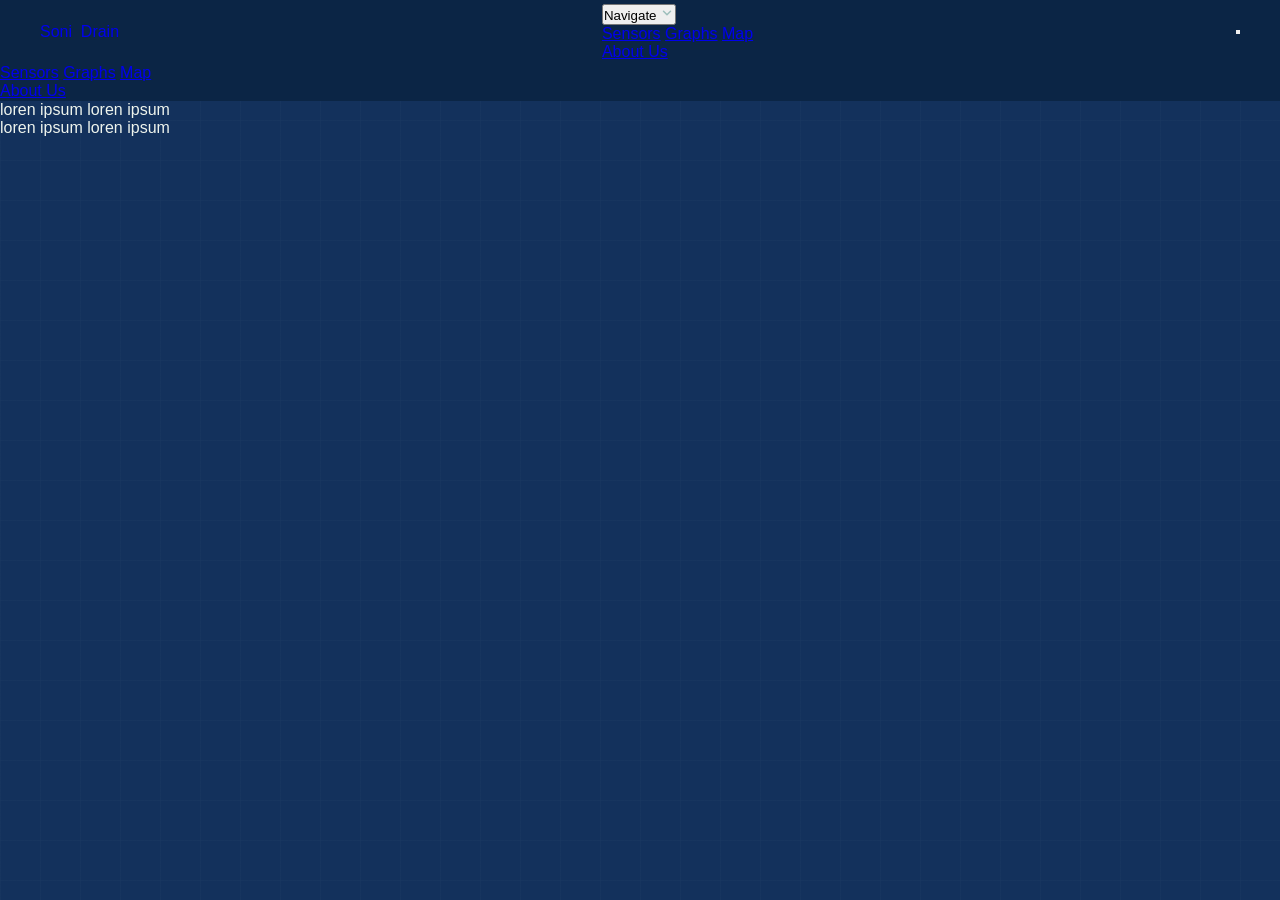
==== Aboutus.html @ 1c3a0d1d "Add files via upload" ====
<!DOCTYPE html>
<html lang="en">
<head>
  <meta charset="UTF-8" />
  <meta name="viewport" content="width=device-width, initial-scale=1.0"/>
  <title>SoniDrain</title>
  <link href="https://fonts.googleapis.com/css2?family=Playfair+Display:wght@600&family=DM+Sans:wght@300;400;500&display=swap" rel="stylesheet"/>
  <link rel="stylesheet" href="sonidrain.css"/>
</head>
<body>

<nav> <!--start of nav bar-->
  <div class="nav-inner">
    <!-- title -->
    <a class="nav-title" href="#">Soni<span>Drain</span></a>

    <!-- dropdown nav -->
    <div class="dropdown">
      <button class="dropdown-toggle" aria-haspopup="true" aria-expanded="false">
        Navigate
        <!--chevron icon-->
        <svg class="chevron" width="14" height="14" viewBox="0 0 24 24" fill="none"
             stroke="currentColor" stroke-width="2.5" stroke-linecap="round" stroke-linejoin="round">
          <polyline points="6 9 12 15 18 9"/>
        </svg>
      </button>
      <!--content of nav button-->
      <div class="dropdown-menu" role="menu">
        <a href="Sensors.html" role="menuitem">Sensors</a>
        <a href="Testingchart.html" role="menuitem">Graphs</a>
        <a href="#" role="menuitem">Map</a>
        <div class="dropdown-divider"></div>
        <a href="Aboutus.html" role="menuitem">About Us</a>
      </div>
    </div>

    <!--hamburger icon for mobile-->
    <button class="hamburger" id="hamburger" aria-label="Toggle menu" aria-expanded="false">
      <span></span>
      <span></span>
      <span></span>
    </button>
  </div>

  <!--mobile drawer-->
  <div class="mobile-menu" id="mobileMenu" aria-hidden="true">
    <a href="Sensors.html">Sensors</a>
    <a href="Testingchart.html">Graphs</a>
    <a href="#">Map</a>
    <div class="mobile-divider"></div>
    <a href="Aboutus.html">About Us</a>
  </div>
</nav>
 
<div class ="text-container">
  <p>loren ipsum loren ipsum</p></linebreak>
  <p>loren ipsum loren ipsum</p>
</div>

<!--javascript for responsiveness-->
<script>
  const btn    = document.getElementById('hamburger');
  const drawer = document.getElementById('mobileMenu');

  btn.addEventListener('click', () => {
    const isOpen = drawer.classList.toggle('open');
    btn.classList.toggle('open', isOpen);
    btn.setAttribute('aria-expanded', isOpen);
    drawer.setAttribute('aria-hidden', !isOpen);
  });

  drawer.querySelectorAll('a').forEach(link => {
    link.addEventListener('click', () => {
      drawer.classList.remove('open');
      btn.classList.remove('open');
      btn.setAttribute('aria-expanded', false);
      drawer.setAttribute('aria-hidden', true);
    });
  });
</script>

</body>
</html>
---- sonidrain.css ----
*, *::before, *::after { box-sizing: border-box; margin: 0; padding: 0; }

:root {
  --bg: #13315c;
  --surface: #134074;
  --border: #0b2545;
  --accent: #f4e9cd;
  --text: #eef4ed;
  --muted: #9dbebb;
}

 body {
    background: var(--bg);
    color: var(--text);
    font-family: 'DM Sans', sans-serif;
    min-height: 100vh;
    overflow-x: hidden;
  }

  /* Animated background grid */
  body::before {
    content: '';
    position: fixed;
    inset: 0;
    background-image: 
      linear-gradient(rgba(157,190,187,0.03) 1px, transparent 1px),
      linear-gradient(90deg, rgba(157,190,187,0.03) 1px, transparent 1px);
    background-size: 40px 40px;
    pointer-events: none;
    z-index: 0;
  }

/* ── NAV SHELL ── */
nav {
  position: sticky;
  top: 0;
  z-index: 100;
  background: var(--border);
  backdrop-filter: blur(12px);
  border-bottom: 1px solid var(--border);
}

.nav-inner {
  display: flex;
  align-items: center;
  justify-content: space-between;
  padding: 0 2.5rem;
  height: 64px;
}

/* ── TITLE ── */
.nav-title {
  text-decoration: none;
  display: flex;
  align-items: center;
  gap: 0.55rem;
}

.nav-logo {
  height: 40px;
  width: auto;
  display: block;
  filter: drop-shadow(0 0 6px rgba(79, 168, 197, 0.7)) drop-shadow(0 0 14px rgba(79, 168, 197, 0.4));
}

.nav-title-text {
  font-family: 'Barlow Condensed', 'DM Sans', sans-serif;
  font-size: 2.0rem;
  font-weight: 700;
  letter-spacing: 0.12em;
  text-transform: uppercase;
  background: linear-gradient(to right, #4fa8c5, #1a5f82);
  -webkit-background-clip: text;
  -webkit-text-fill-color: transparent;
  background-clip: text;
  filter: drop-shadow(0 0 6px rgba(79, 168, 197, 0.7)) drop-shadow(0 0 14px rgba(79, 168, 197, 0.4));
}

.nav-links { list-style: none; display: flex; align-items: center; gap: 0.15rem; margin: 0; padding: 0; }

/* Nav shell */
nav#mainNav {
  position: sticky;
  top: 0;
  z-index: 200;
  background: rgba(11, 37, 69, 0.92);
  backdrop-filter: blur(20px) saturate(180%);
  -webkit-backdrop-filter: blur(20px) saturate(180%);
  border-bottom: 1px solid rgba(79, 168, 197, 0.2);
  box-shadow: 0 4px 32px rgba(0, 0, 0, 0.4), 0 1px 0 rgba(79, 168, 197, 0.15) inset;
}

/* Inner layout */
nav#mainNav .nav-inner {
  display: flex;
  align-items: center;
  justify-content: space-between;
  padding: 0 2.5rem;
  height: 68px;
  max-width: 1400px;
  margin: 0 auto;
}

/* Brand / logo */
nav#mainNav .nav-title {
  text-decoration: none;
  display: flex;
  align-items: center;
  gap: 0.65rem;
  flex-shrink: 0;
}

nav#mainNav .nav-logo {
  height: 38px;
  width: auto;
  filter: drop-shadow(0 0 8px rgba(79, 168, 197, 0.8)) drop-shadow(0 0 20px rgba(79, 168, 197, 0.35));
  transition: filter 0.3s ease;
}

nav#mainNav .nav-title:hover .nav-logo {
  filter: drop-shadow(0 0 12px rgba(79, 168, 197, 1)) drop-shadow(0 0 28px rgba(79, 168, 197, 0.6));
}

nav#mainNav .nav-brand {
  font-family: 'Barlow Condensed', 'DM Sans', sans-serif;
  font-size: 1.75rem;
  font-weight: 700;
  letter-spacing: 0.16em;
  text-transform: uppercase;
  background: linear-gradient(to right, #4fa8c5, #1a5f82);
  -webkit-background-clip: text;
  -webkit-text-fill-color: transparent;
  background-clip: text;
  line-height: 1;
}

/* Nav links */
nav#mainNav .nav-link {
  position: relative;
  display: flex;
  align-items: center;
  gap: 0.4rem;
  color: rgba(200, 220, 235, 0.7);
  text-decoration: none;
  font-family: 'DM Sans', sans-serif;
  font-size: 0.82rem;
  font-weight: 500;
  letter-spacing: 0.08em;
  text-transform: uppercase;
  padding: 0.55rem 1.1rem;
  border-radius: 6px;
  border: 1px solid transparent;
  transition: color 0.2s, background 0.2s, border-color 0.2s;
}

nav#mainNav .nav-link-icon {
  font-size: 0.55rem;
  opacity: 0.5;
  transition: opacity 0.2s, color 0.2s;
}

nav#mainNav .nav-link:hover,
nav#mainNav .nav-link.active {
  color: #eef4ed;
  background: rgba(79, 168, 197, 0.12);
  border-color: rgba(79, 168, 197, 0.25);
}

nav#mainNav .nav-link:hover .nav-link-icon,
nav#mainNav .nav-link.active .nav-link-icon {
  color: #4fa8c5;
  opacity: 1;
}

/* Animated underline */
nav#mainNav .nav-link::after {
  content: '';
  position: absolute;
  bottom: 5px;
  left: 50%;
  width: 0;
  height: 1.5px;
  background: linear-gradient(90deg, transparent, #4fa8c5, transparent);
  transform: translateX(-50%);
  transition: width 0.3s ease;
  border-radius: 2px;
}

nav#mainNav .nav-link:hover::after,
nav#mainNav .nav-link.active::after {
  width: 55%;
}

/* Live status badge */
nav#mainNav .nav-status {
  display: flex;
  align-items: center;
  gap: 0.5rem;
  margin-left: 1.2rem;
  padding: 0.35rem 0.8rem;
  border-radius: 20px;
  background: rgba(40, 167, 69, 0.1);
  border: 1px solid rgba(40, 167, 69, 0.3);
  flex-shrink: 0;
}

nav#mainNav .status-dot {
  width: 7px;
  height: 7px;
  border-radius: 50%;
  background: #28a745;
  box-shadow: 0 0 6px rgba(40, 167, 69, 0.8);
  animation: pulse-dot 2s ease-in-out infinite;
}

@keyframes pulse-dot {
  0%, 100% { box-shadow: 0 0 4px rgba(40, 167, 69, 0.6); transform: scale(1); }
  50%       { box-shadow: 0 0 10px rgba(40, 167, 69, 1);  transform: scale(1.2); }
}

nav#mainNav .status-text {
  font-family: 'DM Sans', sans-serif;
  font-size: 0.72rem;
  font-weight: 600;
  letter-spacing: 0.06em;
  text-transform: uppercase;
  color: #28a745;
}

/* Hamburger */
nav#mainNav .hamburger {
  display: none;
  flex-direction: column;
  justify-content: center;
  gap: 5px;
  width: 40px;
  height: 40px;
  background: rgba(79, 168, 197, 0.08);
  border: 1px solid rgba(79, 168, 197, 0.25);
  border-radius: 8px;
  cursor: pointer;
  padding: 10px;
  transition: background 0.2s, border-color 0.2s;
}

nav#mainNav .hamburger:hover {
  background: rgba(79, 168, 197, 0.18);
  border-color: rgba(79, 168, 197, 0.5);
}

nav#mainNav .hamburger span {
  display: block;
  height: 1.5px;
  background: #9dbebb;
  border-radius: 2px;
  transition: transform 0.3s ease, opacity 0.3s ease, background 0.2s;
  transform-origin: center;
}

nav#mainNav .hamburger:hover span { background: #4fa8c5; }
nav#mainNav .hamburger.open span:nth-child(1) { transform: translateY(6.5px) rotate(45deg); }
nav#mainNav .hamburger.open span:nth-child(2) { opacity: 0; transform: scaleX(0); }
nav#mainNav .hamburger.open span:nth-child(3) { transform: translateY(-6.5px) rotate(-45deg); }

/* Mobile drawer */
nav#mainNav .mobile-menu {
  display: none;
  flex-direction: column;
  overflow: hidden;
  max-height: 0;
  transition: max-height 0.4s ease, padding 0.4s ease;
  border-top: 1px solid transparent;
  background: rgba(11, 37, 69, 0.97);
  padding: 0 1.5rem;
}

nav#mainNav .mobile-menu.open {
  max-height: 480px;
  border-top-color: rgba(79, 168, 197, 0.2);
  padding: 0.75rem 1.5rem 1rem;
}

nav#mainNav .mobile-link {
  display: flex;
  align-items: center;
  padding: 0.85rem 0.5rem;
  color: rgba(200, 220, 235, 0.75);
  text-decoration: none;
  font-family: 'DM Sans', sans-serif;
  font-size: 0.9rem;
  font-weight: 500;
  letter-spacing: 0.06em;
  text-transform: uppercase;
  border-bottom: 1px solid rgba(79, 168, 197, 0.1);
  transition: color 0.2s, padding-left 0.2s;
}

nav#mainNav .mobile-link:last-child { border-bottom: none; }

nav#mainNav .mobile-link:hover,
nav#mainNav .mobile-link.active {
  color: #4fa8c5;
  padding-left: 1rem;
}

nav#mainNav .mobile-divider {
  height: 1px;
  background: rgba(79, 168, 197, 0.15);
  margin: 0.25rem 0;
}

nav#mainNav .mobile-link-about { color: rgba(244, 233, 205, 0.7); }
nav#mainNav .mobile-link-about:hover { color: #f4e9cd; }

/* Responsive */
@media (max-width: 720px) {
  nav#mainNav .nav-inner { padding: 0 1.25rem; }
  nav#mainNav .nav-links  { display: none; }
  nav#mainNav .nav-status { display: none; }
  nav#mainNav .hamburger  { display: flex; }
  nav#mainNav .mobile-menu { display: flex; }
}

/*homers code*/
.ctrl-dropdown {
  position: relative;
}

.ctrl-toggle {
  display: flex;
  align-items: center;
  gap: 0.45rem;
  white-space: nowrap;
}

.ctrl-label {
  color: var(--muted);
  font-size: 0.75rem;
  letter-spacing: 0.06em;
  text-transform: uppercase;
  border-right: 1px solid var(--border);
  padding-right: 0.55rem;
  margin-right: 0.1rem;
}

.ctrl-value {
  color: var(--text);
  font-size: 0.875rem;
}

/* ── CTRL DROPDOWN MENU PANEL (base — hidden by default) ── */
.ctrl-menu {
  position: absolute;
  top: calc(100% + 6px);
  left: 0;
  min-width: 160px;
  background: var(--surface);
  border: 1px solid rgba(79, 168, 197, 0.35);
  border-radius: 6px;
  box-shadow: 0 6px 20px rgba(0, 0, 0, 0.5);
  z-index: 300;
  opacity: 0;
  visibility: hidden;
  transform: translateY(-6px);
  transition: opacity 0.15s ease, transform 0.15s ease, visibility 0.15s;
  padding: 4px 0;
}

.ctrl-menu a {
  display: block;
  padding: 1rem 1rem;
  color: var(--text);
  text-decoration: none;
  font-family: 'Barlow Condensed', sans-serif;
  font-size: 0.875rem;
  white-space: nowrap;
  transition: background 0.15s, color 0.15s;
}

.ctrl-menu a:hover {
  background: rgba(79, 168, 197, 0.15);
  color: #4fa8c5;
}

/* add a thin divider between items */
.ctrl-menu a + a {
  border-top: 1px solid var(--border);
}

/* when pointer is over an item, make its divider a pastel blue too */
.ctrl-menu a:hover,
.ctrl-menu a:hover + a {
  border-top-color: rgba(79, 168, 197, 0.3);
}
/* open state — JS toggles this class */
.ctrl-menu.ctrl-open {
  opacity: 1;
  visibility: visible;
  transform: translateY(0);
}

/* ── CTRL TOGGLE BUTTON BASE STYLES ── */
.ctrl-toggle {
  background: var(--bg);
  border: 1px solid var(--border);
  border-radius: 6px;
  padding: 0.5rem 0.5rem;
  cursor: pointer;
  color: var(--text);
  transition: border-color 0.2s;
}

.ctrl-toggle:hover {
  border-color: rgba(79, 168, 197, 0.6);
}

.chevron {
  transition: transform 0.2s ease;
  color: var(--muted);
  flex-shrink: 0;
}

.ctrl-toggle-wrap {
  display: flex;
  align-items: center;
  gap: 0.5rem;
  border: 1px solid var(--border);
  border-radius: 6px;
  padding: 0.5rem 0.9rem;
  background: var(--bg);
  cursor: pointer;
}

.ctrl-toggle-wrap .ctrl-label {
  border-right: none;
  padding-right: 0;
  margin-right: 0;
}

.ctrl-number {
  width: 60px;
  background: transparent;
  border: none;
  color: var(--text);
  font-family: 'Barlow Condensed', sans-serif;
  font-size: 0.875rem;
  outline: none;
  padding: 0;
}

.ctrl-fetch-btn {
  margin-left: 0;
}

.ctrl-dropdown .dropdown-menu {
  z-index: 200;
}
.container {
  background-color: var(--surface);
  padding: 20px;
  border-radius: 8px;
  box-shadow: 0 2px 4px rgba(0,0,0,0.3);
  margin: 24px auto;
  max-width: 960px;
  /* allow children (like charts) to overflow vertically */
  overflow: visible;
  display: flex;
  flex-direction: column;
}

/* ensure chart container and wrapper grow to fit their canvas */
#chartContainer {
  overflow: visible;
  /* maintain sensible baseline height even before chart drawn */
  min-height: clamp(300px, 50vw, 600px);
}

.chart-wrapper {
  /* make sure canvas has room; height already controlled by clamp above */
  width: 100%;
}

.container h1 {
  color: var(--accent);
  margin-bottom: 16px;
  font-family: 'Barlow Condensed', sans-serif;
}

.controls {
  margin-bottom: 20px;
  display: flex;
  flex-wrap: wrap;
  align-items: center;
  gap: 10px;
  padding: 5px 0 0 5px;

}

.controls label {
  color: var(--text);
  font-size: 0.875rem;
}

.controls select,
.controls input[type="number"] {
  padding: 8px 10px;
  border: 1px solid var(--border);
  border-radius: 4px;
  background: var(--bg);
  color: var(--text);
  font-family: 'Barlow Condensed', sans-serif;
  font-size: 0.875rem;
  cursor: pointer;
}

.controls input[type="checkbox"] {
  accent-color: var(--accent);
  width: 16px;
  height: 16px;
  cursor: pointer;
}

.controls button {
  padding: 8px 18px;
  background: var(--bg);
  color: var(--accent);
  border: 1px solid var(--bg);
  border-radius: 4px;
  font-family: 'DM Sans', sans-serif;
  font-size: 0.875rem;
  cursor: pointer;
  transition: background 0.2s, color 0.2s;
}

.controls button:hover {
  background: var(--accent);
  color: var(--bg);
}

#chartContainer {
  position: relative;
  width: 100%;
  height: auto;
  /* ensure parent expands: reserve plenty of vertical space for the chart */
  min-height: clamp(300px, 50vw, 600px);
}

#chartContainer h3 {
  color: var(--muted);
  font-size: 0.8rem;
  margin-bottom: 6px;
}

#output {
  color: var(--muted);
  font-size: 0.75rem;
  max-height: 120px;
  overflow-y: auto;
  background: var(--border);
  padding: 8px;
  border-radius: 4px;
  margin-bottom: 12px;
  white-space: pre-wrap;
  word-break: break-all;
}

.chart-wrapper {
  position: relative;
  width: 100%;
  height: clamp(250px, 45vw, 480px);
}

.chart-wrapper canvas {
  width: 100% !important;
  height: 100% !important;
}

@media (max-width: 600px) {
  .container {
    margin: 5px;
    padding: 14px;
  }

  .chart-wrapper {
    height: clamp(220px, 60vw, 320px);
  }

  .controls {
    flex-direction: column;
    align-items: flex-start;
  }
}

 /*doms page*/
    * { margin: 0; padding: 0; box-sizing: border-box; }

    body {
      background: #13315c;
      color: #eef4ed;
      font-family: 'Barlow Condensed', sans-serif;
    }

    h2 {
      padding: 16px 20px;
      background: #0b2545;
      color: #eef4ed;
      font-size: 1.1rem;
      letter-spacing: 0.08em;
      text-transform: uppercase;
      border-bottom: 1px solid rgba(79, 168, 197, 0.3);
      transition: background 0.15s;
    }

    #map {
      height: 100%;
      width: 100%;
    }

    /* Dark tile overlay to tint OSM tiles toward the brand palette */
    .leaflet-tile-pane {
      filter: hue-rotate(190deg) saturate(0.6) brightness(0.6);
    }

    /* Popup styling */
    .leaflet-popup-content-wrapper {
      background: #134074;
      color: #eef4ed;
      border: 1px solid rgba(79, 168, 197, 0.4);
      border-radius: 6px;
      box-shadow: 0 4px 16px rgba(0,0,0,0.4);
    }
    .leaflet-popup-tip {
      background: #134074;
    }
    .leaflet-popup-content b {
      color: #4fa8c5;
    }
    .leaflet-popup-close-button {
      color: #9dbebb !important;
    }

    /* Layout */
    .container {
      display: flex;
      height: calc(100vh - 68px);
    }
    /* chart layout used for chart page (sidebar + main content) */
    .chart-layout {
      display: flex;
      flex-direction: row;
      height: calc(100vh - 68px);
      width: 100vw;
    }

    /* main content area beside sidebar */
    .chart-layout .main-content {
      flex: 1 1 auto;
      padding: 20px;
      overflow: auto;
    }

    /* make sidebar stack on narrow screens */
    @media (max-width: 900px) {
      .chart-layout {
        flex-direction: column;
        /* remove fixed viewport height so content can scroll naturally */
        height: auto;
        min-height: calc(100vh - 68px - 53px); /* nav + page-header */
      }

      .chart-layout .sidebar {
        width: 100%;
        min-width: 0;
        /* cap sidebar so it doesn't eat the whole screen */
        max-height: 260px;
        padding: 1rem;
        margin: 0 1rem;
        overflow-y: auto;
        border-right: none;
        border-bottom: 1px solid rgba(79,168,197,0.2);
      }

      /* controls wrap into a tighter grid on mobile */
      .chart-layout .controls {
        display: flex;
        flex-wrap: wrap;
        gap: 8px;
        padding: 12px;
      }

      /* each control stretches to fill available row width */
      .chart-layout .ctrl-dropdown,
      .chart-layout .ctrl-toggle-wrap,
      .chart-layout .ctrl-fetch-btn {
        flex: 1 1 calc(50% - 8px);
        min-width: 140px;
      }

      /* Fetch button spans full width for easy tap */
      .chart-layout .ctrl-fetch-btn {
        flex: 1 1 100%;
      }

      /* chart wrapper fills remaining height sensibly */
      .chart-layout .chart-wrapper {
        height: clamp(260px, 55vw, 420px);
      }

      /* give main-content breathing room */
      .chart-layout .main-content {
        padding: 12px;
        overflow: visible;
      }
    }

    /* Extra-small phones */
    @media (max-width: 480px) {
      .chart-layout .sidebar {
        max-height: 220px;
      }

      .chart-layout .ctrl-dropdown,
      .chart-layout .ctrl-toggle-wrap {
        flex: 1 1 100%;
      }

      .chart-layout .chart-wrapper {
        height: clamp(220px, 65vw, 340px);
      }

      .page-header {
        font-size: 1.1rem;
        padding: 10px 14px;
      }
    }

    /* when viewing the chart page, don't constrain the navbar or container width */
    body.chart-page nav#mainNav .nav-inner {
      max-width: none;
      margin: 0;
      padding: 0 1.25rem; /* keep some side padding if preferred */
    }

    /* no container on chart page */

    /* Sidebar (styled like the sensor-panel) */
    .sidebar {
      width: 260px;
      min-width: 260px;
      background: var(--surface);
      border: 1px solid var(--border);
      overflow-y: auto;
      display: flex;
      flex-direction: column;
    }

    .sidebar-title {
      padding: 1rem 1.2rem;
      font-size: 0.75rem;
      font-weight: 600;
      letter-spacing: 0.15em;
      text-transform: uppercase;
      color: var(--muted);
      background: none;
      border-bottom: 1px solid var(--border);
      display: flex;
      align-items: center;
      gap: 0.5rem;
    }

    /* page header for chart view */
    .page-header {
      padding: 16px 20px;
      background: #0b2545;
      color: #eef4ed;
      font-size: 1.1rem;
      letter-spacing: 0.08em;
      text-transform: uppercase;
      border-bottom: 1px solid rgba(79, 168, 197, 0.3);
    }

    .sensor-card {
      padding: 14px 16px;
      border-bottom: 1px solid rgba(79, 168, 197, 0.1);
      cursor: pointer;
      transition: background 0.15s;
    }

    .sensor-card:hover {
      background: rgba(79, 168, 197, 0.08);
    }

    .sensor-card.active {
      background: rgba(79, 168, 197, 0.15);
      border-left: 3px solid #4fa8c5;
    }

    .sensor-card .sensor-name {
      font-size: 0.9rem;
      font-weight: 600;
      color: #eef4ed;
      margin-bottom: 4px;
    }

    .sensor-card .sensor-coords {
      font-size: 0.75rem;
      color: #9dbebb;
      font-family: monospace;
      margin-bottom: 8px;
    }

    .sensor-card .go-btn {
      display: inline-flex;
      align-items: center;
      gap: 5px;
      font-size: 0.7rem;
      color: #4fa8c5;
      text-decoration: none;
      letter-spacing: 0.05em;
      text-transform: uppercase;
      border: 1px solid rgba(79, 168, 197, 0.35);
      padding: 3px 8px;
      border-radius: 3px;
      transition: background 0.15s, color 0.15s;
    }

    .sensor-card .go-btn:hover {
      background: #4fa8c5;
      color: #0b2545;
    }

    /* Attribution */
    .leaflet-control-attribution {
      background: rgba(11, 37, 69, 0.85) !important;
      color: #9dbebb !important;
    }
    .leaflet-control-attribution a {
      color: #4fa8c5 !important;
    }

    /* Zoom controls */
    .leaflet-control-zoom a {
      background: #134074 !important;
      color: #eef4ed !important;
      border-color: rgba(79, 168, 197, 0.3) !important;
    }
    .leaflet-control-zoom a:hover {
      background: #4fa8c5 !important;
      color: #0b2545 !important;
    }

.map-container {
  display: flex;
  height: calc(100vh - 68px);
  overflow: hidden;
}

#map {
  flex: 1;
  height: 100%;
  width: 100%;
}

/* Mobile adjustments: stack sidebar above map and limit heights */
@media (max-width: 720px) {
  .map-container {
    flex-direction: column;
  }
  .sidebar {
    width: 100%;
    min-width: 0;
    max-height: 40vh;
    overflow-y: auto;
    border-right: none;
    border-bottom: 1px solid rgba(79, 168, 197, 0.15);
  }
  #map {
    height: 60vh;
  }
}

/*dreaded sensors page*/
 main {
    position: relative;
    z-index: 1;
    padding: 2rem;
    max-width: 1400px;
    margin: 0 auto;
  }

  /* PAGE TITLE */
  .page-header {
    display: flex;
    align-items: flex-start;
    justify-content: space-between;
    margin-bottom: 2rem;
    animation: fadeSlideIn 0.6s ease forwards;
  }

  @keyframes fadeSlideIn {
    from { opacity: 0; transform: translateY(-12px); }
    to { opacity: 1; transform: translateY(0); }
  }

  .page-title {
    font-family: 'Barlow Condensed', sans-serif;
    font-size: 1rem;
    font-weight: 600;
    letter-spacing: 0.15em;
    color: var(--muted);
    text-transform: uppercase;
    margin-bottom: 4px;
  }

  .network-name {
    font-family: 'Barlow Condensed', sans-serif;
    font-size: 2.2rem;
    font-weight: 700;
    letter-spacing: 0.05em;
    line-height: 1;
  }

  .network-name span { color: var(--muted); }

  .update-info {
    font-size: 0.75rem;
    color: var(--muted);
    margin-top: 6px;
    font-family: 'Share Tech Mono', monospace;
  }

  .uptime-block {
    text-align: right;
  }

  .uptime-value {
    font-family: 'Barlow Condensed', sans-serif;
    font-size: 3rem;
    font-weight: 700;
    color: var(--muted);
    line-height: 1;
  }

  .uptime-label {
    font-size: 0.7rem;
    color: var(--muted);
    letter-spacing: 0.1em;
    text-transform: uppercase;
    margin-top: 4px;
  }

  /* STAT CARDS ROW */
  .stats-row {
    display: grid;
    grid-template-columns: repeat(5, 1fr);
    gap: 1rem;
    margin-bottom: 2rem;
    animation: fadeSlideIn 0.6s ease 0.1s both;
  }

  .stat-card {
    background: var(--surface);
    border: 1px solid var(--border);
    border-radius: 10px;
    padding: 1rem 1.2rem;
    position: relative;
    overflow: hidden;
    transition: border-color 0.3s, box-shadow 0.3s;
  }

  .stat-card::before {
    content: '';
    position: absolute;
    top: 0; left: 0; right: 0;
    height: 2px;
    background: linear-gradient(90deg, transparent, var(--cyan), transparent);
    opacity: 0.5;
  }

  .stat-card:hover {
    border-color: var(--border-bright);
    box-shadow: var(--glow);
  }

  .stat-label {
    font-size: 0.68rem;
    letter-spacing: 0.12em;
    text-transform: uppercase;
    color: var(--muted);
    margin-bottom: 6px;
    font-family: 'Barlow Condensed', sans-serif;
    font-weight: 600;
  }

  .stat-value {
    font-family: 'Barlow Condensed', sans-serif;
    font-size: 2rem;
    font-weight: 700;
    line-height: 1;
  }

  .stat-value.online { color: #9dbebb; }
  .stat-value.alert { color: var(--accent); }
  .stat-value.offline { color: #ef5350; }
  .stat-value.temp { color: var(--muted); }
  .stat-value.humidity { color: var(--muted); }

  /* MAIN GRID */
  .main-grid {
    display: grid;
    grid-template-columns: 340px 1fr;
    gap: 1.5rem;
    animation: fadeSlideIn 0.6s ease 0.2s both;
  }

  /* SENSOR PANEL */
  .sensor-panel {
    background: var(--surface);
    border: 1px solid var(--border);
    border-radius: 12px;
    overflow: hidden;
    display: flex;
    flex-direction: column;
  }

  .panel-header {
    padding: 1rem 1.2rem;
    border-bottom: 1px solid var(--border);
    font-family: 'Barlow Condensed', sans-serif;
    font-size: 0.75rem;
    font-weight: 600;
    letter-spacing: 0.15em;
    color: var(--muted);
    text-transform: uppercase;
    display: flex;
    align-items: center;
    gap: 8px;
  }

  .panel-header::before {
    content: '//';
    color: var(--muted);
    opacity: 0.7;
  }

  /* SENSOR CARD */
  .sensor-card {
    margin: 1.2rem;
    background: var(--border-col);
    border: 1px solid rgba(157,190,187,0.2);
    border-radius: 10px;
    overflow: hidden;
    position: relative;
  }

  .sensor-card-header {
    padding: 0.9rem 1rem;
    display: flex;
    align-items: center;
    justify-content: space-between;
    border-bottom: 1px solid var(--border);
  }

  .sensor-name {
    font-family: 'Barlow Condensed', sans-serif;
    font-size: 1.1rem;
    font-weight: 700;
    letter-spacing: 0.05em;
    color: var(--muted);
  }

  .node-id {
    font-family: 'Share Tech Mono', monospace;
    font-size: 0.7rem;
    color: var(--muted);
    margin-top: 2px;
  }

  .status-badge {
    font-family: 'Barlow Condensed', sans-serif;
    font-size: 0.7rem;
    font-weight: 700;
    letter-spacing: 0.1em;
    padding: 3px 10px;
    border-radius: 20px;
    text-transform: uppercase;
  }

  .status-badge.online {
    background: rgba(78,223,155,0.15);
    border: 1px solid rgba(78,223,155,0.4);
    color: #9dbebb;
  }

  .sensor-metrics {
    padding: 1rem;
    display: grid;
    grid-template-columns: 1fr 1fr;
    gap: 0.8rem;
  }

  .metric {
    background: rgba(10,22,40,0.6);
    border-radius: 8px;
    padding: 0.8rem;
  }

  .metric-icon {
    font-size: 1rem;
    margin-bottom: 4px;
    opacity: 0.8;
  }

  .metric-label {
    font-size: 0.65rem;
    letter-spacing: 0.1em;
    text-transform: uppercase;
    color: var(--muted);
    font-family: 'Barlow Condensed', sans-serif;
    font-weight: 600;
  }

  .metric-value {
    font-family: 'Barlow Condensed', sans-serif;
    font-size: 1.6rem;
    font-weight: 700;
    line-height: 1.1;
    color: var(--text);
  }

  .metric-bar {
    height: 3px;
    background: rgba(255,255,255,0.1);
    border-radius: 2px;
    margin-top: 8px;
    overflow: hidden;
  }

  .metric-bar-fill {
    height: 100%;
    border-radius: 2px;
    transition: width 1s ease;
  }

  .metric-bar-fill.temp { background: linear-gradient(90deg, var(--cyan), var(--muted)); }
  .metric-bar-fill.humidity { background: linear-gradient(90deg, #9dbebb, #b8d8d8); }
  .metric-bar-fill.pm25 { background: linear-gradient(90deg, var(--muted), #9dbebb); }
  .metric-bar-fill.water { background: linear-gradient(90deg, #1a6fa8, var(--cyan)); }

  .sensor-footer {
    padding: 0.8rem 1rem;
    border-top: 1px solid var(--border);
    display: flex;
    align-items: center;
    justify-content: space-between;
    font-family: 'Share Tech Mono', monospace;
    font-size: 0.7rem;
    color: var(--muted);
  }

  .signal-info {
    display: flex;
    align-items: center;
    gap: 6px;
  }

  /* LOCATION INFO */
  .right-panel {
    display: flex;
    flex-direction: column;
    gap: 1.5rem;
  }

  .right-panel .charts-row {
    flex: 1;
  }

  .right-panel .chart-card {
    height: 100%;
  }

  /* CHARTS ROW */
  .charts-row {
    display: grid;
    grid-template-columns: 1fr 1fr;
    gap: 1.5rem;
  }

  .chart-card {
    background: var(--surface);
    border: 1px solid var(--border);
    border-radius: 12px;
    overflow: hidden;
    padding-bottom: 1rem;
  }

  .chart-title {
    padding: 0.9rem 1.2rem;
    border-bottom: 1px solid var(--border);
    font-family: 'Barlow Condensed', sans-serif;
    font-size: 0.75rem;
    font-weight: 600;
    letter-spacing: 0.15em;
    color: var(--muted);
    text-transform: uppercase;
    display: flex;
    align-items: center;
    gap: 8px;
  }

  .chart-title::before { content: '//'; color: var(--muted); opacity: 0.7; }

  canvas {
    display: block;
    padding: 0.5rem 1rem 0;
    width: 100% !important;
  }

  /* Scrollbar */
  ::-webkit-scrollbar { width: 6px; }
  ::-webkit-scrollbar-track { background: var(--bg); }
  ::-webkit-scrollbar-thumb { background: var(--border-col); border-radius: 3px; }

  /* Animations */
  .sensor-card { animation: cardIn 0.5s ease 0.3s both; }
  @keyframes cardIn {
    from { opacity: 0; transform: translateX(-10px); }
    to { opacity: 1; transform: translateX(0); }
  }

  .timestamp {
    font-family: 'Share Tech Mono', monospace;
    font-size: 0.72rem;
    color: var(--muted);
  }
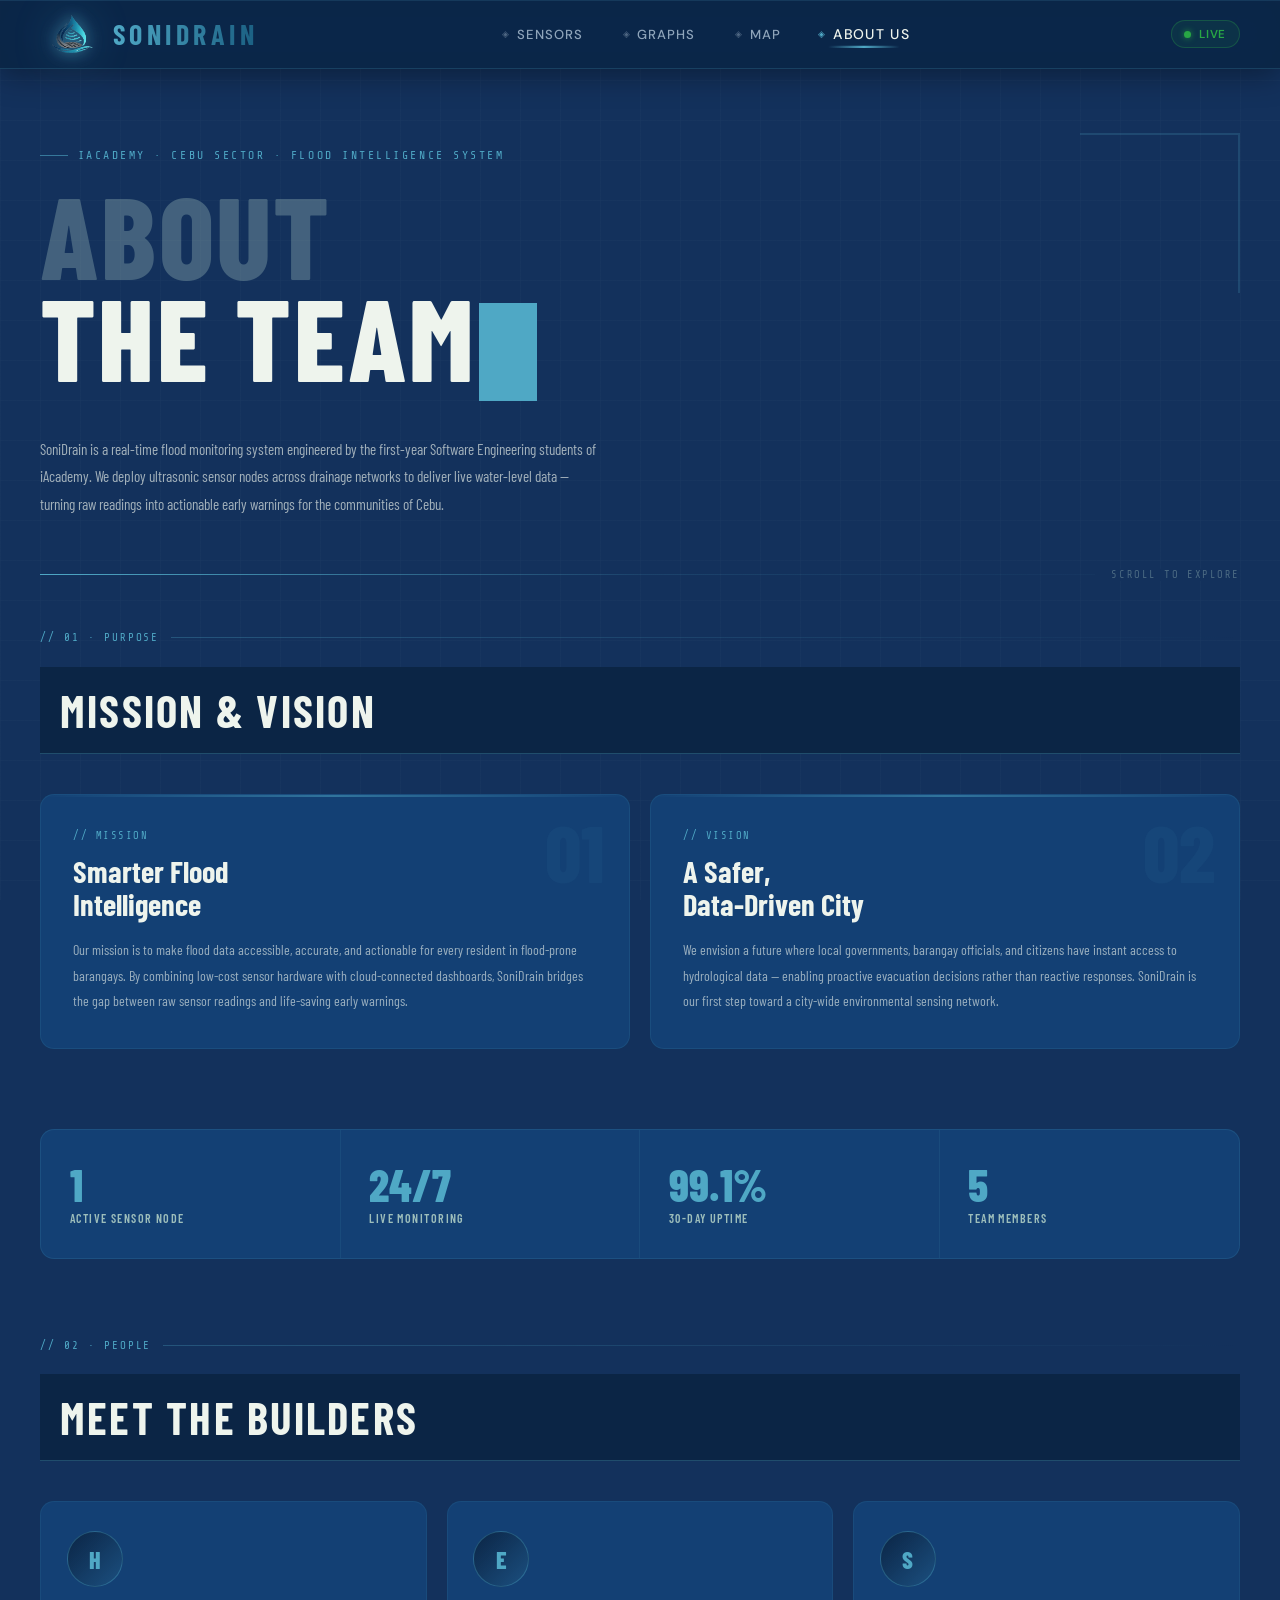
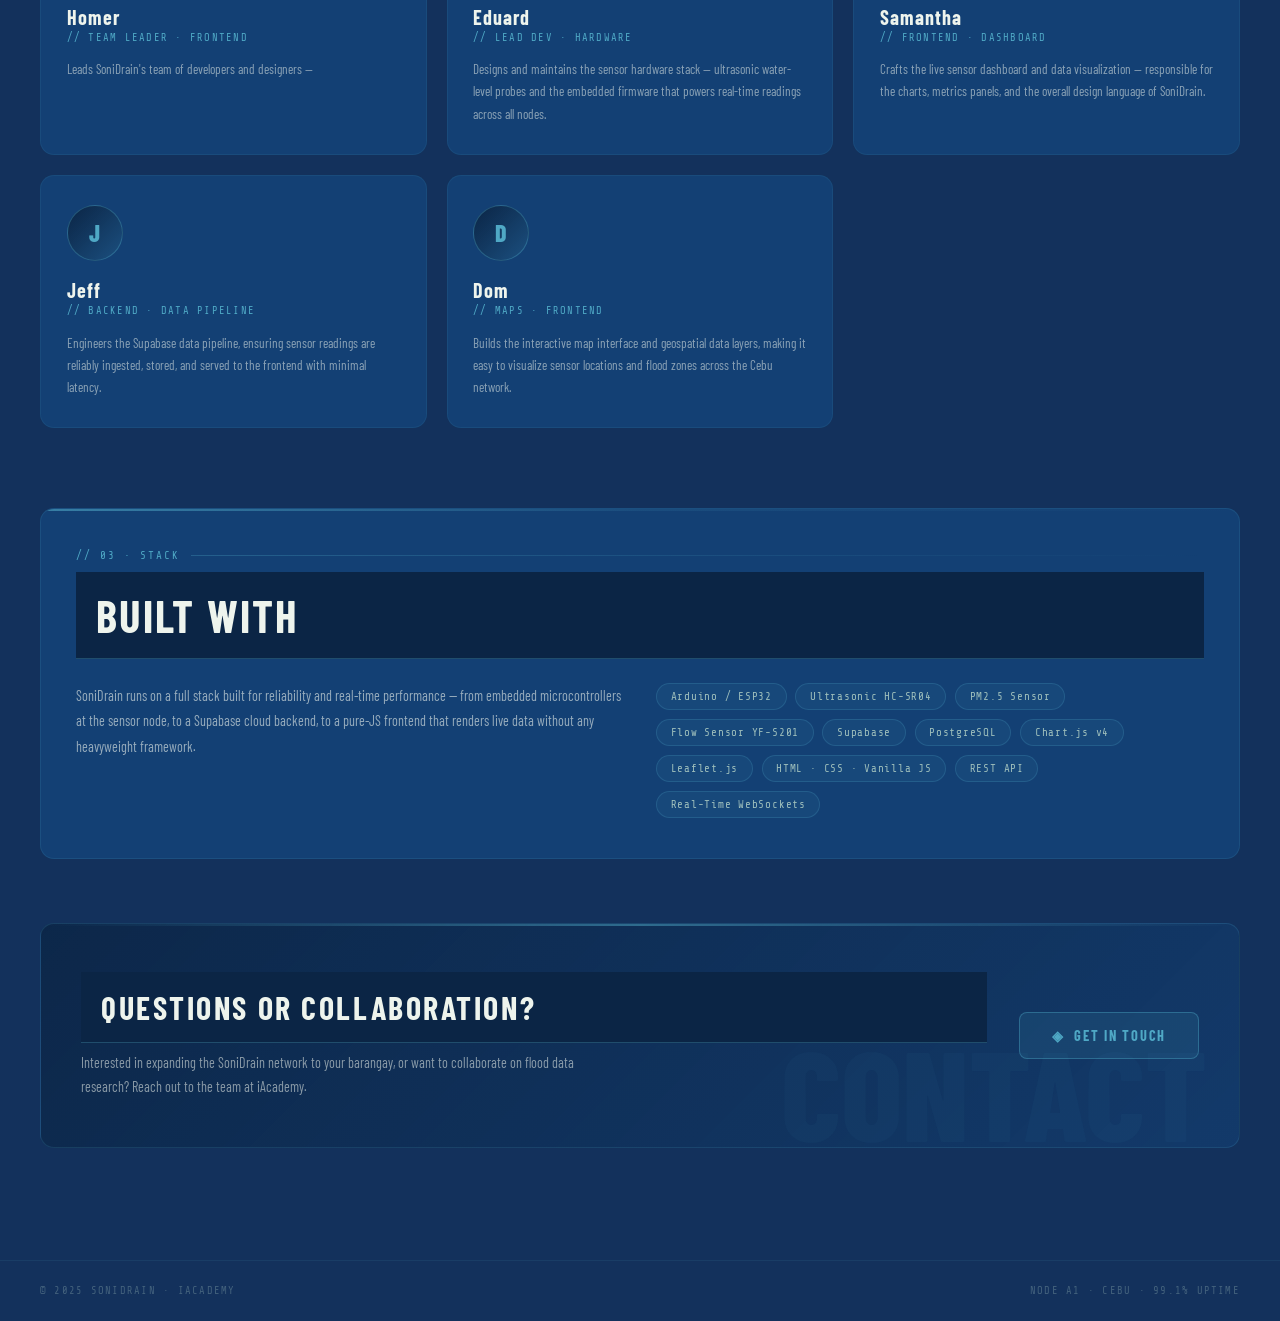
==== commit f4a2f4ce: "Update Aboutus.html" ====
--- a/Aboutus.html
+++ b/Aboutus.html
@@ -1,83 +1,214 @@
 <!DOCTYPE html>
 <html lang="en">
 <head>
-  <meta charset="UTF-8" />
+  <meta charset="UTF-8"/>
   <meta name="viewport" content="width=device-width, initial-scale=1.0"/>
-  <title>SoniDrain</title>
-  <link href="https://fonts.googleapis.com/css2?family=Playfair+Display:wght@600&family=DM+Sans:wght@300;400;500&display=swap" rel="stylesheet"/>
+  <title>SoniDrain · About Us</title>
+  <link href="https://fonts.googleapis.com/css2?family=Barlow+Condensed:wght@400;600;700;800&family=DM+Sans:wght@300;400;500&family=Share+Tech+Mono&display=swap" rel="stylesheet"/>
   <link rel="stylesheet" href="sonidrain.css"/>
 </head>
 <body>
 
-<nav> <!--start of nav bar-->
+<div class="scanline"></div>
+
+<!-- ── NAV ── -->
+<nav id="mainNav">
   <div class="nav-inner">
-    <!-- title -->
-    <a class="nav-title" href="#">Soni<span>Drain</span></a>
-
-    <!-- dropdown nav -->
-    <div class="dropdown">
-      <button class="dropdown-toggle" aria-haspopup="true" aria-expanded="false">
-        Navigate
-        <!--chevron icon-->
-        <svg class="chevron" width="14" height="14" viewBox="0 0 24 24" fill="none"
-             stroke="currentColor" stroke-width="2.5" stroke-linecap="round" stroke-linejoin="round">
-          <polyline points="6 9 12 15 18 9"/>
-        </svg>
-      </button>
-      <!--content of nav button-->
-      <div class="dropdown-menu" role="menu">
-        <a href="Sensors.html" role="menuitem">Sensors</a>
-        <a href="Testingchart.html" role="menuitem">Graphs</a>
-        <a href="#" role="menuitem">Map</a>
-        <div class="dropdown-divider"></div>
-        <a href="Aboutus.html" role="menuitem">About Us</a>
-      </div>
-    </div>
-
-    <!--hamburger icon for mobile-->
+    <a class="nav-title" href="index.html">
+      <img src="[data-uri]" alt="SoniDrain logo" class="nav-logo"/>
+      <span class="nav-brand">SONI<span style="color:var(--muted)">DRAIN</span></span>
+    </a>
+
+    <ul class="nav-links" role="list">
+      <li><a href="Sensors.html"      class="nav-link"><span class="nav-link-icon">◈</span>Sensors</a></li>
+      <li><a href="Testingchart.html" class="nav-link"><span class="nav-link-icon">◈</span>Graphs</a></li>
+      <li><a href="Maps.html"         class="nav-link"><span class="nav-link-icon">◈</span>Map</a></li>
+      <li><a href="AboutUs.html"      class="nav-link active"><span class="nav-link-icon">◈</span>About Us</a></li>
+    </ul>
+
+    <div class="nav-status">
+      <span class="status-dot"></span>
+      <span class="status-text">Live</span>
+    </div>
+
     <button class="hamburger" id="hamburger" aria-label="Toggle menu" aria-expanded="false">
-      <span></span>
-      <span></span>
-      <span></span>
+      <span></span><span></span><span></span>
     </button>
   </div>
 
-  <!--mobile drawer-->
   <div class="mobile-menu" id="mobileMenu" aria-hidden="true">
-    <a href="Sensors.html">Sensors</a>
-    <a href="Testingchart.html">Graphs</a>
-    <a href="#">Map</a>
+    <a href="Sensors.html"      class="mobile-link"><span class="mobile-link-label">Sensors</span></a>
+    <a href="Testingchart.html" class="mobile-link"><span class="mobile-link-label">Graphs</span></a>
+    <a href="Maps.html"         class="mobile-link"><span class="mobile-link-label">Map</span></a>
     <div class="mobile-divider"></div>
-    <a href="Aboutus.html">About Us</a>
+    <a href="AboutUs.html"      class="mobile-link mobile-link-about"><span class="mobile-link-label">About Us</span></a>
   </div>
 </nav>
- 
-<div class ="text-container">
-  <p>loren ipsum loren ipsum</p></linebreak>
-  <p>loren ipsum loren ipsum</p>
-</div>
-
-<!--javascript for responsiveness-->
+
+<!-- ── HERO ── -->
+<section class="about-hero">
+  <p class="about-eyebrow">iAcademy · Cebu Sector · Flood Intelligence System</p>
+  <h1 class="about-headline">
+    <span class="h-dim">About</span>
+    <span class="h-bright">The Team<span class="cursor-blink"></span></span>
+  </h1>
+  <p class="about-intro">
+    SoniDrain is a real-time flood monitoring system engineered by the first-year Software Engineering students of iAcademy. We deploy ultrasonic sensor nodes across drainage networks to deliver live water-level data — turning raw readings into actionable early warnings for the communities of Cebu.
+  </p>
+  <div class="about-divider" data-label="SCROLL TO EXPLORE"></div>
+</section>
+
+<!-- ── MAIN CONTENT ── -->
+<main class="about-main">
+
+  <!-- MISSION & VISION -->
+  <section class="mv-section">
+    <p class="about-label" style="animation-delay:0.05s">// 01 · Purpose</p>
+    <h2 class="about-section-title" style="animation-delay:0.1s">Mission &amp; Vision</h2>
+
+    <div class="mv-grid">
+      <div class="mv-card" style="animation-delay:0.15s">
+        <span class="mv-bg-num">01</span>
+        <p class="mv-tag">// Mission</p>
+        <h3 class="mv-title">Smarter Flood<br/>Intelligence</h3>
+        <p class="mv-body">Our mission is to make flood data accessible, accurate, and actionable for every resident in flood-prone barangays. By combining low-cost sensor hardware with cloud-connected dashboards, SoniDrain bridges the gap between raw sensor readings and life-saving early warnings.</p>
+      </div>
+      <div class="mv-card" style="animation-delay:0.25s">
+        <span class="mv-bg-num">02</span>
+        <p class="mv-tag">// Vision</p>
+        <h3 class="mv-title">A Safer,<br/>Data-Driven City</h3>
+        <p class="mv-body">We envision a future where local governments, barangay officials, and citizens have instant access to hydrological data — enabling proactive evacuation decisions rather than reactive responses. SoniDrain is our first step toward a city-wide environmental sensing network.</p>
+      </div>
+    </div>
+  </section>
+
+  <!-- STATS STRIP -->
+  <div class="about-stats" style="animation-delay:0.3s">
+    <div class="stat-cell">
+      <span class="stat-num">1</span>
+      <span class="stat-lbl">Active Sensor Node</span>
+    </div>
+    <div class="stat-cell">
+      <span class="stat-num">24/7</span>
+      <span class="stat-lbl">Live Monitoring</span>
+    </div>
+    <div class="stat-cell">
+      <span class="stat-num">99.1%</span>
+      <span class="stat-lbl">30-Day Uptime</span>
+    </div>
+    <div class="stat-cell">
+      <span class="stat-num">5</span>
+      <span class="stat-lbl">Team Members</span>
+    </div>
+  </div>
+
+  <!-- TEAM -->
+  <section class="team-section">
+    <p class="about-label" style="animation-delay:0.35s">// 02 · People</p>
+    <h2 class="about-section-title" style="animation-delay:0.4s">Meet the Builders</h2>
+
+    <div class="about-team-grid">
+      <div class="about-team-card" style="animation-delay:0.45s">
+        <div class="team-av">H</div>
+        <div class="team-nm">Homer</div>
+        <div class="team-rl">// Team Leader · Frontend</div>
+        <p class="team-bi">Leads SoniDrain's team of developers and designers — </p>
+      </div>
+
+      <div class="about-team-card" style="animation-delay:0.52s">
+        <div class="team-av">E</div>
+        <div class="team-nm">Eduard</div>
+        <div class="team-rl">// Lead Dev · Hardware</div>
+        <p class="team-bi">Designs and maintains the sensor hardware stack — ultrasonic water-level probes and the embedded firmware that powers real-time readings across all nodes.</p>
+      </div>
+
+      <div class="about-team-card" style="animation-delay:0.59s">
+        <div class="team-av">S</div>
+        <div class="team-nm">Samantha</div>
+        <div class="team-rl">// Frontend · Dashboard</div>
+        <p class="team-bi">Crafts the live sensor dashboard and data visualization — responsible for the charts, metrics panels, and the overall design language of SoniDrain.</p>
+      </div>
+
+      <div class="about-team-card" style="animation-delay:0.66s">
+        <div class="team-av">J</div>
+        <div class="team-nm">Jeff</div>
+        <div class="team-rl">// Backend · Data Pipeline</div>
+        <p class="team-bi">Engineers the Supabase data pipeline, ensuring sensor readings are reliably ingested, stored, and served to the frontend with minimal latency.</p>
+      </div>
+
+      <div class="about-team-card" style="animation-delay:0.73s">
+        <div class="team-av">D</div>
+        <div class="team-nm">Dom</div>
+        <div class="team-rl">// Maps · Frontend</div>
+        <p class="team-bi">Builds the interactive map interface and geospatial data layers, making it easy to visualize sensor locations and flood zones across the Cebu network.</p>
+      </div>
+    </div>
+  </section>
+
+  <!-- TECH STACK -->
+  <div class="about-tech" style="animation-delay:0.8s">
+    <p class="about-label" style="margin-bottom:0.6rem; animation-delay:0s; opacity:1">// 03 · Stack</p>
+    <h2 class="about-section-title" style="margin-bottom:1.5rem; animation-delay:0s; opacity:1">Built With</h2>
+
+    <div class="tech-two-col">
+      <p class="tech-intro">
+        SoniDrain runs on a full stack built for reliability and real-time performance — from embedded microcontrollers at the sensor node, to a Supabase cloud backend, to a pure-JS frontend that renders live data without any heavyweight framework.
+      </p>
+      <div class="tech-pills">
+        <span class="tech-pill">Arduino / ESP32</span>
+        <span class="tech-pill">Ultrasonic HC-SR04</span>
+        <span class="tech-pill">PM2.5 Sensor</span>
+        <span class="tech-pill">Flow Sensor YF-S201</span>
+        <span class="tech-pill">Supabase</span>
+        <span class="tech-pill">PostgreSQL</span>
+        <span class="tech-pill">Chart.js v4</span>
+        <span class="tech-pill">Leaflet.js</span>
+        <span class="tech-pill">HTML · CSS · Vanilla JS</span>
+        <span class="tech-pill">REST API</span>
+        <span class="tech-pill">Real-Time WebSockets</span>
+      </div>
+    </div>
+  </div>
+
+  <!-- CTA -->
+  <div class="about-cta" style="animation-delay:0.9s">
+    <div>
+      <h2 class="cta-title">Questions or Collaboration?</h2>
+      <p class="cta-sub">Interested in expanding the SoniDrain network to your barangay, or want to collaborate on flood data research? Reach out to the team at iAcademy.</p>
+    </div>
+    <a href="mailto:sonidrain2026@gmail.com" class="cta-btn">◈&nbsp; Get In Touch</a>
+  </div>
+
+</main>
+
+<!-- FOOTER -->
+<footer class="about-footer">
+  <span>© 2025 SoniDrain · iAcademy</span>
+  <span>Node A1 · Cebu · 99.1% Uptime</span>
+</footer>
+
+<!-- NAV SCRIPT -->
 <script>
-  const btn    = document.getElementById('hamburger');
-  const drawer = document.getElementById('mobileMenu');
-
-  btn.addEventListener('click', () => {
-    const isOpen = drawer.classList.toggle('open');
-    btn.classList.toggle('open', isOpen);
-    btn.setAttribute('aria-expanded', isOpen);
-    drawer.setAttribute('aria-hidden', !isOpen);
-  });
-
-  drawer.querySelectorAll('a').forEach(link => {
-    link.addEventListener('click', () => {
-      drawer.classList.remove('open');
-      btn.classList.remove('open');
-      btn.setAttribute('aria-expanded', false);
-      drawer.setAttribute('aria-hidden', true);
+  document.addEventListener('DOMContentLoaded', function () {
+    var btn    = document.getElementById('hamburger');
+    var drawer = document.getElementById('mobileMenu');
+    if (!btn || !drawer) return;
+    btn.addEventListener('click', function () {
+      var isOpen = drawer.classList.toggle('open');
+      btn.classList.toggle('open', isOpen);
+      btn.setAttribute('aria-expanded', String(isOpen));
+      drawer.setAttribute('aria-hidden', String(!isOpen));
+    });
+    drawer.querySelectorAll('a').forEach(function (link) {
+      link.addEventListener('click', function () {
+        drawer.classList.remove('open');
+        btn.classList.remove('open');
+        btn.setAttribute('aria-expanded', 'false');
+        drawer.setAttribute('aria-hidden', 'true');
+      });
     });
   });
 </script>
 
 </body>
-</html>+</html>
--- a/sonidrain.css
+++ b/sonidrain.css
@@ -1,4 +1,7 @@
 *, *::before, *::after { box-sizing: border-box; margin: 0; padding: 0; }
+
+/* remove default top margin from headings so sticky nav doesn't create gap */
+h1, h2, h3, h4, h5, h6 { margin-top: 0; }
 
 :root {
   --bg: #13315c;
@@ -15,6 +18,8 @@
     font-family: 'DM Sans', sans-serif;
     min-height: 100vh;
     overflow-x: hidden;
+    /* allow vertical touch scrolling by default */
+    touch-action: pan-y;
   }
 
   /* Animated background grid */
@@ -162,8 +167,8 @@
 nav#mainNav .nav-link:hover,
 nav#mainNav .nav-link.active {
   color: #eef4ed;
-  background: rgba(79, 168, 197, 0.12);
-  border-color: rgba(79, 168, 197, 0.25);
+  transition: color 0.2s, transform 0.2s;
+  transform: scale(1.07);
 }
 
 nav#mainNav .nav-link:hover .nav-link-icon,
@@ -275,6 +280,7 @@
 }
 
 nav#mainNav .mobile-menu.open {
+  display: flex;
   max-height: 480px;
   border-top-color: rgba(79, 168, 197, 0.2);
   padding: 0.75rem 1.5rem 1rem;
@@ -734,14 +740,6 @@
       }
     }
 
-    /* when viewing the chart page, don't constrain the navbar or container width */
-    body.chart-page nav#mainNav .nav-inner {
-      max-width: none;
-      margin: 0;
-      padding: 0 1.25rem; /* keep some side padding if preferred */
-    }
-
-    /* no container on chart page */
 
     /* Sidebar (styled like the sensor-panel) */
     .sidebar {
@@ -849,34 +847,329 @@
       color: #0b2545 !important;
     }
 
+/* ═══════════════════════════════════════════════════════════
+   MAP PAGE — Design System
+   ═══════════════════════════════════════════════════════════ */
+
+/* Page wrapper (below fixed nav) */
+.page-wrapper {
+  position: relative;
+  z-index: 1;
+  display: flex;
+  flex-direction: column;
+  /* allow wrapper to expand with content */
+  min-height: 100vh;
+  /* some space under navbar */
+  padding-top: 8px;
+}
+
+/* Section header strip */
+.section-header {
+  /* reduce vertical padding to tighten space under the navbar */
+  padding: 16px 32px 8px;
+  display: flex;
+  align-items: flex-end;
+  gap: 20px;
+}
+
+.section-header h2 {
+  font-family: 'Barlow Condensed', sans-serif;
+  font-size: clamp(1.8rem, 4vw, 2.8rem);
+  font-weight: 700;
+  letter-spacing: 0.08em;
+  text-transform: uppercase;
+  color: #e8f4f8;
+  line-height: 1;
+}
+
+.section-header h2 span { color: #4fa8c5; }
+
+.section-header .header-rule {
+  flex: 1;
+  height: 1px;
+  background: linear-gradient(90deg, rgba(79,168,197,0.4) 0%, transparent 100%);
+  margin-bottom: 6px;
+}
+
+.section-header .header-tag {
+  font-family: 'Space Mono', monospace;
+  font-size: 0.65rem;
+  color: #4fa8c5;
+  letter-spacing: 0.15em;
+  text-transform: uppercase;
+  border: 1px solid rgba(79,168,197,0.4);
+  padding: 4px 10px;
+  border-radius: 4px;
+  margin-bottom: 2px;
+  white-space: nowrap;
+}
+
+/* Map outer container */
 .map-container {
   display: flex;
-  height: calc(100vh - 68px);
+  /* reset flex to let wrapper control page height */
+  flex: none;
+  margin: 0 24px 24px;
+  border-radius: 12px;
   overflow: hidden;
-}
-
+  border: 1px solid rgba(79,168,197,0.15);
+  box-shadow:
+    0 0 0 1px rgba(79,168,197,0.05),
+    0 24px 60px rgba(0,0,0,0.6),
+    inset 0 0 80px rgba(79,168,197,0.03);
+  min-height: 560px;
+}
+
+/* ── Map Sidebar ── */
+.map-container .sidebar {
+  width: 300px;
+  min-width: 260px;
+  background: #111e2e;
+  display: flex;
+  flex-direction: column;
+  border-right: 1px solid rgba(79,168,197,0.15);
+  position: relative;
+  overflow: hidden;
+  /* reset any chart-layout overrides */
+  height: auto;
+  max-height: none;
+  border-bottom: none;
+}
+
+/* Vertical accent line */
+.map-container .sidebar::before {
+  content: '';
+  position: absolute;
+  top: 0; left: 0; bottom: 0;
+  width: 3px;
+  background: linear-gradient(
+    180deg,
+    transparent 0%,
+    #4fa8c5 30%,
+    #4fa8c5 70%,
+    transparent 100%
+  );
+  opacity: 0.6;
+  z-index: 1;
+}
+
+.map-container .sidebar-title {
+  font-family: 'Space Mono', monospace;
+  font-size: 0.62rem;
+  letter-spacing: 0.20em;
+  text-transform: uppercase;
+  color: #4fa8c5;
+  padding: 20px 20px 14px 24px;
+  border-bottom: 1px solid rgba(79,168,197,0.15);
+  display: flex;
+  align-items: center;
+  gap: 10px;
+  background: none;
+}
+
+.map-container .sidebar-title::before {
+  content: '';
+  display: inline-block;
+  width: 6px; height: 6px;
+  border-radius: 50%;
+  background: #3ecf8e;
+  box-shadow: 0 0 8px #3ecf8e;
+  flex-shrink: 0;
+  animation: pulse-dot 2s ease-in-out infinite;
+}
+
+/* Scroll area */
+.sidebar-scroll {
+  flex: 1;
+  overflow-y: auto;
+  padding: 12px 12px 12px 14px;
+}
+
+.sidebar-scroll::-webkit-scrollbar { width: 4px; }
+.sidebar-scroll::-webkit-scrollbar-track { background: transparent; }
+.sidebar-scroll::-webkit-scrollbar-thumb {
+  background: rgba(79,168,197,0.4);
+  border-radius: 2px;
+}
+
+/* ── Sensor Cards (map page) ── */
+.map-container .sensor-card {
+  background: #162233;
+  border: 1px solid rgba(79,168,197,0.15);
+  border-radius: 8px;
+  padding: 14px 14px 12px;
+  margin-bottom: 8px;
+  cursor: pointer;
+  transition: border-color 0.2s, box-shadow 0.2s, transform 0.15s;
+  position: relative;
+  overflow: hidden;
+  border-left: none; /* reset chart page active style */
+}
+
+.map-container .sensor-card::after {
+  content: '';
+  position: absolute;
+  inset: 0;
+  background: linear-gradient(135deg, rgba(79,168,197,0.12) 0%, transparent 60%);
+  opacity: 0;
+  transition: opacity 0.2s;
+}
+
+.map-container .sensor-card:hover {
+  border-color: rgba(79,168,197,0.4);
+  box-shadow: 0 4px 20px rgba(0,0,0,0.4), 0 0 0 1px rgba(79,168,197,0.4);
+  transform: translateX(2px);
+  background: #162233;
+}
+
+.map-container .sensor-card:hover::after { opacity: 1; }
+
+.map-container .sensor-card.active {
+  border-color: #4fa8c5;
+  box-shadow: 0 0 0 1px #4fa8c5, 0 6px 24px rgba(79,168,197,0.2);
+  background: #162233;
+}
+
+.map-container .sensor-card.active::after { opacity: 1; }
+
+.map-container .sensor-card .sensor-name {
+  font-family: 'Barlow Condensed', sans-serif;
+  font-size: 1rem;
+  font-weight: 700;
+  letter-spacing: 0.06em;
+  color: #e8f4f8;
+  margin-bottom: 4px;
+  position: relative;
+  z-index: 1;
+}
+
+.sensor-place {
+  font-size: 0.72rem;
+  color: #8fb8c8;
+  font-style: italic;
+  margin-bottom: 8px;
+  line-height: 1.4;
+  position: relative;
+  z-index: 1;
+}
+
+.map-container .sensor-card .sensor-coords {
+  font-family: 'Space Mono', monospace;
+  font-size: 0.60rem;
+  color: #4a6b7a;
+  letter-spacing: 0.05em;
+  margin-bottom: 10px;
+  position: relative;
+  z-index: 1;
+}
+
+.map-container .sensor-card .go-btn {
+  display: inline-flex;
+  align-items: center;
+  gap: 6px;
+  font-family: 'Space Mono', monospace;
+  font-size: 0.58rem;
+  letter-spacing: 0.12em;
+  text-transform: uppercase;
+  color: #4fa8c5;
+  border: 1px solid rgba(79,168,197,0.4);
+  padding: 4px 10px;
+  border-radius: 4px;
+  background: rgba(79,168,197,0.12);
+  transition: background 0.2s, box-shadow 0.2s;
+  position: relative;
+  z-index: 1;
+}
+
+.map-container .sensor-card:hover .go-btn,
+.map-container .sensor-card.active .go-btn {
+  background: rgba(79,168,197,0.22);
+  box-shadow: 0 0 12px rgba(79,168,197,0.3);
+}
+
+/* ── Map pane ── */
 #map {
   flex: 1;
+  z-index: 1;
+  position: relative;
   height: 100%;
   width: 100%;
-}
-
-/* Mobile adjustments: stack sidebar above map and limit heights */
-@media (max-width: 720px) {
+  /* allow vertical swipes to pass through so page can scroll on touch devices */
+  touch-action: pan-y;
+}
+
+/* Leaflet dark popup */
+.leaflet-popup-content-wrapper {
+  background: #111e2e !important;
+  border: 1px solid rgba(79,168,197,0.4) !important;
+  border-radius: 8px !important;
+  box-shadow: 0 8px 32px rgba(0,0,0,0.5) !important;
+  color: #e8f4f8 !important;
+  font-family: 'DM Sans', sans-serif !important;
+  font-size: 0.82rem !important;
+}
+
+.leaflet-popup-tip { background: #111e2e !important; }
+
+.leaflet-popup-content b {
+  font-family: 'Barlow Condensed', sans-serif !important;
+  font-size: 1rem !important;
+  letter-spacing: 0.05em !important;
+  color: #4fa8c5 !important;
+}
+
+.leaflet-control-zoom a {
+  background: #111e2e !important;
+  color: #4fa8c5 !important;
+  border-color: rgba(79,168,197,0.4) !important;
+  transition: background 0.2s !important;
+}
+
+.leaflet-control-zoom a:hover {
+  background: #162233 !important;
+  box-shadow: 0 0 10px rgba(79,168,197,0.3) !important;
+}
+
+.leaflet-control-attribution {
+  background: rgba(11,22,36,0.75) !important;
+  color: #4a6b7a !important;
+  font-size: 0.55rem !important;
+  backdrop-filter: blur(4px);
+}
+
+.leaflet-control-attribution a { color: #4fa8c5 !important; }
+
+/* ── Responsive ── */
+@media (max-width: 700px) {
   .map-container {
     flex-direction: column;
-  }
-  .sidebar {
+    margin: 0 12px 16px;
+    min-height: 520px;
+  }
+
+  .map-container .sidebar {
     width: 100%;
-    min-width: 0;
-    max-height: 40vh;
-    overflow-y: auto;
+    min-width: unset;
     border-right: none;
-    border-bottom: 1px solid rgba(79, 168, 197, 0.15);
-  }
-  #map {
-    height: 60vh;
-  }
+    border-bottom: 1px solid rgba(79,168,197,0.15);
+    max-height: 240px;
+  }
+
+  .sidebar-scroll {
+    display: flex;
+    flex-direction: row;
+    gap: 8px;
+    padding: 10px 12px;
+    overflow-x: auto;
+    overflow-y: hidden;
+  }
+
+  .map-container .sensor-card {
+    min-width: 200px;
+    margin-bottom: 0;
+  }
+
+  .section-header { padding: 12px 16px 8px; }
 }
 
 /*dreaded sensors page*/
@@ -1233,3 +1526,1501 @@
     font-size: 0.72rem;
     color: var(--muted);
   }
+/* --- STATS ROW: collapse to 1 column on phones --- */
+@media (max-width: 768px) {
+  .stats-row {
+    grid-template-columns: repeat(3, 1fr);
+    gap: 0.6rem;
+  }
+}
+
+@media (max-width: 480px) {
+  .stats-row {
+    grid-template-columns: repeat(2, 1fr);
+  }
+  .stats-row .stat-card:last-child {
+    grid-column: span 2;
+  }
+}
+
+/* --- PAGE HEADER: stack vertically on mobile --- */
+@media (max-width: 768px) {
+  main {
+    padding: 1rem;
+  }
+
+  .page-header {
+    flex-direction: column;
+    align-items: flex-start;
+    gap: 0.75rem;
+    margin-bottom: 1.25rem;
+  }
+
+  .network-name {
+    font-size: 1.6rem;
+  }
+
+  .uptime-block {
+    text-align: left;
+    display: flex;
+    align-items: baseline;
+    gap: 0.5rem;
+    flex-wrap: wrap;
+  }
+
+  .uptime-value {
+    font-size: 2rem;
+  }
+
+  .uptime-label {
+    font-size: 0.65rem;
+  }
+
+  .timestamp {
+    font-size: 0.65rem;
+    width: 100%;
+  }
+}
+
+/* --- MAIN GRID: single column on tablet/mobile --- */
+@media (max-width: 900px) {
+  .main-grid {
+    grid-template-columns: 1fr;
+    gap: 1rem;
+  }
+
+  /* Chart comes first on mobile (more important) */
+  .right-panel {
+    order: -1;
+  }
+
+  .sensor-panel {
+    order: 1;
+  }
+}
+
+/* --- CHARTS ROW: single column on small screens --- */
+@media (max-width: 600px) {
+  .charts-row {
+    grid-template-columns: 1fr;
+    gap: 1rem;
+  }
+}
+
+/* --- CHART CARD: ensure canvas is visible and responsive --- */
+@media (max-width: 768px) {
+  .chart-card canvas {
+    min-height: 200px;
+    height: auto !important;
+    max-height: 260px;
+  }
+
+  .chart-card {
+    overflow: visible;
+  }
+}
+
+/* --- SENSOR METRICS: 2-col grid that wraps cleanly --- */
+@media (max-width: 480px) {
+  .sensor-metrics {
+    grid-template-columns: 1fr 1fr;
+    gap: 0.6rem;
+    padding: 0.75rem;
+  }
+
+  .metric-value {
+    font-size: 1.3rem;
+  }
+
+  .stat-card {
+    padding: 0.75rem 0.9rem;
+  }
+
+  .stat-value {
+    font-size: 1.6rem;
+  }
+}
+
+/* --- NAV: already has @media 720px in CSS, 
+   this ensures hamburger layout is tight --- */
+@media (max-width: 720px) {
+  nav#mainNav .nav-inner {
+    padding: 0 1rem;
+    height: 58px;
+  }
+
+  nav#mainNav .nav-brand {
+    font-size: 1.4rem;
+  }
+
+  nav#mainNav .nav-logo {
+    height: 30px;
+  }
+}
+
+/* --- MOBILE MENU open state: ensure full display --- */
+@media (max-width: 720px) {
+
+  nav#mainNav .hamburger {
+    display: flex;
+  }
+}
+
+/* --- Chart.js canvas responsive fix --- */
+canvas {
+  max-width: 100%;
+}
+
+#waterChart {
+  width: 100% !important;
+  height: auto !important;
+  max-height: 280px;
+}
+
+/* ══════════════════════════════════════════════════════════════
+   ABOUT US PAGE
+   ══════════════════════════════════════════════════════════════ */
+
+/* ── Scanline overlay ── */
+.scanline {
+  position: fixed;
+  top: 0; left: 0; right: 0;
+  height: 3px;
+  background: linear-gradient(180deg, transparent, rgba(79,168,197,0.06), transparent);
+  animation: about-scanline 8s linear infinite;
+  pointer-events: none;
+  z-index: 1;
+}
+
+@keyframes about-scanline {
+  0%   { transform: translateY(-100%); }
+  100% { transform: translateY(100vh); }
+}
+
+@keyframes about-fadeUp {
+  from { opacity: 0; transform: translateY(20px); }
+  to   { opacity: 1; transform: translateY(0); }
+}
+
+@keyframes about-blink {
+  0%, 100% { opacity: 1; }
+  50%       { opacity: 0; }
+}
+
+@keyframes about-pulseRing {
+  0%   { box-shadow: 0 0 0 0 rgba(79,168,197,0.4); }
+  70%  { box-shadow: 0 0 0 12px rgba(79,168,197,0); }
+  100% { box-shadow: 0 0 0 0 rgba(79,168,197,0); }
+}
+
+/* ── Radial glow behind hero ── */
+body.about-page::after {
+  content: '';
+  position: fixed;
+  top: -200px; left: 50%;
+  transform: translateX(-50%);
+  width: 900px; height: 600px;
+  background: radial-gradient(ellipse at center, rgba(79,168,197,0.07) 0%, transparent 70%);
+  pointer-events: none;
+  z-index: 0;
+}
+
+/* ── HERO ── */
+.about-hero {
+  position: relative;
+  z-index: 2;
+  max-width: 1280px;
+  margin: 0 auto;
+  padding: 5rem 2.5rem 3.5rem;
+}
+
+.about-hero::after {
+  content: '';
+  position: absolute;
+  top: 4rem; right: 2.5rem;
+  width: 160px; height: 160px;
+  border-top: 2px solid rgba(79,168,197,0.2);
+  border-right: 2px solid rgba(79,168,197,0.2);
+  pointer-events: none;
+}
+
+.about-eyebrow {
+  font-family: 'Share Tech Mono', monospace;
+  font-size: 0.72rem;
+  letter-spacing: 0.22em;
+  color: #4fa8c5;
+  text-transform: uppercase;
+  margin-bottom: 1.4rem;
+  opacity: 0;
+  animation: about-fadeUp 0.5s ease 0.05s forwards;
+  display: flex;
+  align-items: center;
+  gap: 0.6rem;
+}
+
+.about-eyebrow::before {
+  content: '';
+  display: inline-block;
+  width: 28px; height: 1px;
+  background: #4fa8c5;
+  opacity: 0.6;
+}
+
+.about-headline {
+  font-family: 'Barlow Condensed', sans-serif;
+  font-size: clamp(3.5rem, 9vw, 7.5rem);
+  font-weight: 800;
+  text-transform: uppercase;
+  letter-spacing: 0.02em;
+  line-height: 0.88;
+  opacity: 0;
+  animation: about-fadeUp 0.55s ease 0.15s forwards;
+}
+
+.about-headline .h-dim    { color: rgba(157,190,187,0.35); display: block; }
+.about-headline .h-bright { color: #eef4ed; display: block; }
+
+.cursor-blink {
+  display: inline-block;
+  width: 0.5em; height: 0.85em;
+  background: #4fa8c5;
+  margin-left: 4px;
+  vertical-align: middle;
+  animation: about-blink 1s step-end infinite;
+}
+
+.about-intro {
+  margin-top: 2.2rem;
+  max-width: 560px;
+  font-size: 0.95rem;
+  line-height: 1.8;
+  color: rgba(238,244,237,0.65);
+  opacity: 0;
+  animation: about-fadeUp 0.55s ease 0.28s forwards;
+}
+
+.about-divider {
+  margin-top: 3.5rem;
+  position: relative;
+  height: 1px;
+  background: linear-gradient(90deg, #4fa8c5, rgba(79,168,197,0.15), transparent);
+  opacity: 0;
+  animation: about-fadeUp 0.5s ease 0.38s forwards;
+}
+
+.about-divider::after {
+  content: attr(data-label);
+  position: absolute;
+  right: 0; top: 50%;
+  transform: translateY(-50%);
+  font-family: 'Share Tech Mono', monospace;
+  font-size: 0.65rem;
+  letter-spacing: 0.15em;
+  color: rgba(157,190,187,0.4);
+  text-transform: uppercase;
+  background: var(--bg);
+  padding-left: 1rem;
+}
+
+/* ── MAIN ── */
+.about-main {
+  position: relative;
+  z-index: 2;
+  max-width: 1280px;
+  margin: 0 auto;
+  padding: 0 2.5rem 7rem;
+}
+
+/* ── SECTION LABEL ── */
+.about-label {
+  font-family: 'Share Tech Mono', monospace;
+  font-size: 0.68rem;
+  letter-spacing: 0.18em;
+  color: #4fa8c5;
+  text-transform: uppercase;
+  display: flex;
+  align-items: center;
+  gap: 0.7rem;
+  margin-bottom: 1.4rem;
+  opacity: 0;
+  animation: about-fadeUp 0.5s ease forwards;
+}
+
+.about-label::after {
+  content: '';
+  flex: 1; height: 1px;
+  background: linear-gradient(90deg, rgba(79,168,197,0.3), transparent);
+}
+
+.about-section-title {
+  font-family: 'Barlow Condensed', sans-serif;
+  font-size: clamp(1.8rem, 3.5vw, 2.8rem);
+  font-weight: 700;
+  letter-spacing: 0.05em;
+  text-transform: uppercase;
+  color: #eef4ed;
+  margin-bottom: 2.5rem;
+  opacity: 0;
+  animation: about-fadeUp 0.5s ease forwards;
+}
+
+/* ── MISSION / VISION ── */
+.mv-section { margin-bottom: 5rem; }
+
+.mv-grid {
+  display: grid;
+  grid-template-columns: 1fr 1fr;
+  gap: 1.25rem;
+}
+
+.mv-card {
+  background: var(--surface);
+  border: 1px solid rgba(79,168,197,0.12);
+  border-radius: 14px;
+  padding: 2.2rem 2rem;
+  position: relative;
+  overflow: hidden;
+  opacity: 0;
+  animation: about-fadeUp 0.5s ease forwards;
+  transition: border-color 0.3s, box-shadow 0.3s;
+}
+
+.mv-card:hover {
+  border-color: rgba(79,168,197,0.35);
+  box-shadow: 0 0 32px rgba(79,168,197,0.18);
+}
+
+.mv-card::before {
+  content: '';
+  position: absolute;
+  top: 0; left: 0; right: 0;
+  height: 2px;
+  background: linear-gradient(90deg, transparent, #4fa8c5, transparent);
+  opacity: 0.5;
+}
+
+.mv-bg-num {
+  font-family: 'Barlow Condensed', sans-serif;
+  font-size: 5rem;
+  font-weight: 800;
+  color: rgba(79,168,197,0.06);
+  line-height: 1;
+  position: absolute;
+  top: 1rem; right: 1.5rem;
+  pointer-events: none;
+  user-select: none;
+}
+
+.mv-tag {
+  font-family: 'Share Tech Mono', monospace;
+  font-size: 0.65rem;
+  letter-spacing: 0.15em;
+  color: #4fa8c5;
+  text-transform: uppercase;
+  margin-bottom: 0.8rem;
+}
+
+.mv-title {
+  font-family: 'Barlow Condensed', sans-serif;
+  font-size: 1.9rem;
+  font-weight: 700;
+  color: #eef4ed;
+  line-height: 1.1;
+  margin-bottom: 1rem;
+}
+
+.mv-body {
+  font-size: 0.875rem;
+  line-height: 1.8;
+  color: rgba(238,244,237,0.62);
+}
+
+/* ── STATS STRIP ── */
+.about-stats {
+  display: grid;
+  grid-template-columns: repeat(4, 1fr);
+  border: 1px solid rgba(79,168,197,0.15);
+  border-radius: 14px;
+  overflow: hidden;
+  background: var(--surface);
+  margin-bottom: 5rem;
+  opacity: 0;
+  animation: about-fadeUp 0.5s ease forwards;
+}
+
+.stat-cell {
+  padding: 2rem 1.8rem;
+  border-right: 1px solid rgba(79,168,197,0.1);
+  position: relative;
+}
+
+.stat-cell:last-child { border-right: none; }
+
+.stat-cell::after {
+  content: '';
+  position: absolute;
+  bottom: 0; left: 1.8rem; right: 1.8rem;
+  height: 1px;
+  background: linear-gradient(90deg, #4fa8c5, transparent);
+  opacity: 0;
+  transition: opacity 0.3s;
+}
+
+.stat-cell:hover::after { opacity: 0.4; }
+
+.stat-num {
+  font-family: 'Barlow Condensed', sans-serif;
+  font-size: 2.8rem;
+  font-weight: 800;
+  color: #4fa8c5;
+  line-height: 1;
+  display: block;
+}
+
+.stat-lbl {
+  font-family: 'Barlow Condensed', sans-serif;
+  font-size: 0.75rem;
+  font-weight: 600;
+  letter-spacing: 0.12em;
+  text-transform: uppercase;
+  color: #9dbebb;
+  margin-top: 6px;
+}
+
+/* ── TEAM ── */
+.team-section { margin-bottom: 5rem; }
+
+.about-team-grid {
+  display: grid;
+  grid-template-columns: repeat(3, 1fr);
+  gap: 1.25rem;
+}
+
+.about-team-card {
+  background: var(--surface);
+  border: 1px solid rgba(79,168,197,0.1);
+  border-radius: 14px;
+  padding: 1.8rem 1.6rem;
+  position: relative;
+  overflow: hidden;
+  opacity: 0;
+  animation: about-fadeUp 0.5s ease forwards;
+  transition: border-color 0.3s, box-shadow 0.3s, transform 0.3s;
+  cursor: default;
+}
+
+.about-team-card:hover {
+  border-color: rgba(79,168,197,0.4);
+  box-shadow: 0 8px 40px rgba(79,168,197,0.12);
+  transform: translateY(-5px);
+}
+
+.about-team-card::before {
+  content: '';
+  position: absolute;
+  bottom: 0; left: 0; right: 0;
+  height: 2px;
+  background: linear-gradient(90deg, transparent, #4fa8c5, transparent);
+  opacity: 0;
+  transition: opacity 0.3s;
+}
+
+.about-team-card:hover::before { opacity: 0.5; }
+
+/* last 5th card center */
+.about-team-card:last-child:nth-child(3n+2) { grid-column: 2; }
+
+.team-av {
+  width: 56px; height: 56px;
+  border-radius: 50%;
+  background: linear-gradient(135deg, var(--border), rgba(79,168,197,0.15));
+  border: 1.5px solid rgba(79,168,197,0.35);
+  display: flex;
+  align-items: center;
+  justify-content: center;
+  font-family: 'Barlow Condensed', sans-serif;
+  font-size: 1.5rem;
+  font-weight: 800;
+  color: #4fa8c5;
+  margin-bottom: 1.1rem;
+  animation: about-pulseRing 3s ease-in-out infinite;
+}
+
+.about-team-card:nth-child(2) .team-av { animation-delay: 0.6s; }
+.about-team-card:nth-child(3) .team-av { animation-delay: 1.2s; }
+.about-team-card:nth-child(4) .team-av { animation-delay: 1.8s; }
+.about-team-card:nth-child(5) .team-av { animation-delay: 2.4s; }
+
+.team-nm {
+  font-family: 'Barlow Condensed', sans-serif;
+  font-size: 1.25rem;
+  font-weight: 700;
+  letter-spacing: 0.05em;
+  color: #eef4ed;
+  margin-bottom: 3px;
+}
+
+.team-rl {
+  font-family: 'Share Tech Mono', monospace;
+  font-size: 0.65rem;
+  letter-spacing: 0.12em;
+  color: #4fa8c5;
+  text-transform: uppercase;
+  margin-bottom: 0.9rem;
+}
+
+.team-bi {
+  font-size: 0.82rem;
+  line-height: 1.7;
+  color: rgba(238,244,237,0.55);
+}
+
+/* ── TECH STACK ── */
+.about-tech {
+  background: var(--surface);
+  border: 1px solid rgba(79,168,197,0.14);
+  border-radius: 14px;
+  padding: 2.5rem 2.2rem;
+  margin-bottom: 4rem;
+  position: relative;
+  overflow: hidden;
+  opacity: 0;
+  animation: about-fadeUp 0.5s ease forwards;
+}
+
+.about-tech::before {
+  content: '';
+  position: absolute;
+  top: 0; left: 0; right: 0;
+  height: 2px;
+  background: linear-gradient(90deg, #4fa8c5, rgba(79,168,197,0.2), transparent);
+  opacity: 0.6;
+}
+
+.tech-two-col {
+  display: grid;
+  grid-template-columns: 1fr 1fr;
+  gap: 2rem;
+  align-items: start;
+}
+
+.tech-intro {
+  font-size: 0.88rem;
+  line-height: 1.8;
+  color: rgba(238,244,237,0.6);
+}
+
+.tech-pills {
+  display: flex;
+  flex-wrap: wrap;
+  gap: 0.55rem;
+}
+
+.tech-pill {
+  font-family: 'Share Tech Mono', monospace;
+  font-size: 0.68rem;
+  letter-spacing: 0.07em;
+  padding: 0.38rem 0.85rem;
+  background: rgba(79,168,197,0.08);
+  border: 1px solid rgba(79,168,197,0.22);
+  border-radius: 20px;
+  color: #9dbebb;
+  transition: background 0.2s, color 0.2s, border-color 0.2s, transform 0.2s;
+  cursor: default;
+}
+
+.tech-pill:hover {
+  background: rgba(79,168,197,0.2);
+  color: #eef4ed;
+  border-color: rgba(79,168,197,0.5);
+  transform: translateY(-2px);
+}
+
+/* ── CTA ── */
+.about-cta {
+  border: 1px solid rgba(79,168,197,0.18);
+  border-radius: 14px;
+  padding: 3rem 2.5rem;
+  background: linear-gradient(135deg, rgba(11,37,69,0.8) 0%, rgba(19,64,116,0.6) 100%);
+  display: grid;
+  grid-template-columns: 1fr auto;
+  align-items: center;
+  gap: 2rem;
+  opacity: 0;
+  animation: about-fadeUp 0.5s ease forwards;
+  position: relative;
+  overflow: hidden;
+}
+
+.about-cta::before {
+  content: '';
+  position: absolute;
+  top: 0; left: 0; right: 0;
+  height: 2px;
+  background: linear-gradient(90deg, transparent, #4fa8c5, transparent);
+  opacity: 0.5;
+}
+
+.about-cta::after {
+  content: 'CONTACT';
+  position: absolute;
+  right: 2rem; bottom: -0.5rem;
+  font-family: 'Barlow Condensed', sans-serif;
+  font-size: 8rem;
+  font-weight: 800;
+  color: rgba(79,168,197,0.04);
+  pointer-events: none;
+  user-select: none;
+  line-height: 1;
+}
+
+.cta-title {
+  font-family: 'Barlow Condensed', sans-serif;
+  font-size: clamp(1.5rem, 3vw, 2rem);
+  font-weight: 700;
+  color: #eef4ed;
+  margin-bottom: 0.5rem;
+}
+
+.cta-sub {
+  font-size: 0.88rem;
+  color: rgba(238,244,237,0.55);
+  line-height: 1.7;
+  max-width: 500px;
+}
+
+.cta-btn {
+  display: inline-flex;
+  align-items: center;
+  gap: 0.6rem;
+  padding: 0.9rem 2rem;
+  background: rgba(79,168,197,0.12);
+  border: 1px solid rgba(79,168,197,0.4);
+  border-radius: 8px;
+  color: #4fa8c5;
+  font-family: 'Barlow Condensed', sans-serif;
+  font-size: 0.9rem;
+  font-weight: 700;
+  letter-spacing: 0.12em;
+  text-transform: uppercase;
+  text-decoration: none;
+  white-space: nowrap;
+  transition: background 0.25s, border-color 0.25s, color 0.25s, transform 0.25s, box-shadow 0.25s;
+  position: relative;
+  z-index: 1;
+}
+
+.cta-btn:hover {
+  background: rgba(79,168,197,0.25);
+  border-color: #4fa8c5;
+  color: #eef4ed;
+  transform: translateY(-3px);
+  box-shadow: 0 8px 24px rgba(79,168,197,0.25);
+}
+
+/* ── FOOTER ── */
+.about-footer {
+  position: relative;
+  z-index: 2;
+  border-top: 1px solid rgba(79,168,197,0.1);
+  padding: 1.5rem 2.5rem;
+  max-width: 1280px;
+  margin: 0 auto;
+  display: flex;
+  align-items: center;
+  justify-content: space-between;
+  font-family: 'Share Tech Mono', monospace;
+  font-size: 0.65rem;
+  letter-spacing: 0.12em;
+  color: rgba(157,190,187,0.35);
+  text-transform: uppercase;
+}
+
+/* ── RESPONSIVE ── */
+@media (max-width: 960px) {
+  .mv-grid         { grid-template-columns: 1fr; }
+  .tech-two-col    { grid-template-columns: 1fr; }
+  .about-team-grid { grid-template-columns: 1fr 1fr; }
+  .about-stats     { grid-template-columns: 1fr 1fr; }
+  .stat-cell:nth-child(2) { border-right: none; }
+  .stat-cell:nth-child(3) { border-top: 1px solid rgba(79,168,197,0.1); }
+  .stat-cell:nth-child(4) { border-top: 1px solid rgba(79,168,197,0.1); border-right: none; }
+  .about-cta       { grid-template-columns: 1fr; }
+  .about-team-card:last-child:nth-child(3n+2) { grid-column: auto; }
+}
+
+@media (max-width: 600px) {
+  .about-hero      { padding: 4rem 1.2rem 2.5rem; }
+  .about-hero::after { display: none; }
+  .about-main      { padding: 0 1.2rem 5rem; }
+  .about-team-grid { grid-template-columns: 1fr; }
+  .about-stats     { grid-template-columns: 1fr 1fr; }
+  .about-footer    { flex-direction: column; gap: 0.4rem; text-align: center; padding: 1.5rem 1.2rem; }
+}
+
+
+/* ══════════════════════════════════════════════════════════════
+   GRAPHS / CHART PAGE  (Testingchart.html)
+   ══════════════════════════════════════════════════════════════ */
+
+/* ── Page shell ── */
+html, body {
+  /* allow pages taller than viewport; don't lock height */
+  min-height: 100%;
+}
+
+body.chart-page {
+  display: flex;
+  flex-direction: column;
+  /* allow page to grow and scroll */
+  min-height: 100vh;
+  overflow-y: auto;
+  -webkit-overflow-scrolling: touch; /* momentum scrolling on iOS */
+}
+
+/* ── App shell layout ── */
+.app-shell {
+  display: flex;
+  flex: 1;
+  /* restore scrolling inside app area */
+  overflow: auto;
+  height: calc(100vh - 68px);
+}
+
+/* ── Left sidebar ── */
+.left-sidebar {
+  width: 260px;
+  min-width: 260px;
+  background: #0d1f3c;
+  border-right: 1px solid rgba(79, 168, 197, 0.12);
+  display: flex;
+  flex-direction: column;
+  overflow: hidden;
+  position: relative;
+}
+
+.left-sidebar::before {
+  content: '';
+  position: absolute;
+  top: 0; right: 0;
+  width: 1px;
+  height: 100%;
+  background: linear-gradient(180deg, rgba(79,168,197,0.3), rgba(79,168,197,0.05), transparent);
+  pointer-events: none;
+}
+
+.sidebar-header {
+  padding: 1.4rem 1.4rem 1rem;
+  border-bottom: 1px solid rgba(79, 168, 197, 0.08);
+}
+
+.sidebar-section-label {
+  font-family: 'JetBrains Mono', monospace;
+  font-size: 0.62rem;
+  letter-spacing: 0.18em;
+  text-transform: uppercase;
+  color: rgba(157, 190, 187, 0.45);
+  margin-bottom: 1.1rem;
+  display: flex;
+  align-items: center;
+  gap: 0.5rem;
+}
+
+.sidebar-section-label::before {
+  content: '//';
+  color: rgba(79, 168, 197, 0.4);
+}
+
+/* Metric cards */
+.sidebar-metric {
+  background: rgba(19, 64, 116, 0.4);
+  border: 1px solid rgba(79, 168, 197, 0.1);
+  border-radius: 10px;
+  padding: 1rem 1.1rem;
+  margin-bottom: 0.6rem;
+  position: relative;
+  overflow: hidden;
+  cursor: default;
+  transition: border-color 0.25s, background 0.25s;
+}
+
+.sidebar-metric::before {
+  content: '';
+  position: absolute;
+  left: 0; top: 0; bottom: 0;
+  width: 2px;
+  background: var(--metric-accent, #4fa8c5);
+  border-radius: 0 2px 2px 0;
+}
+
+.sidebar-metric:hover {
+  border-color: rgba(79, 168, 197, 0.3);
+  background: rgba(19, 64, 116, 0.7);
+}
+
+.sm-label {
+  font-family: 'DM Sans', sans-serif;
+  font-size: 0.68rem;
+  font-weight: 600;
+  letter-spacing: 0.06em;
+  text-transform: uppercase;
+  color: rgba(157, 190, 187, 0.55);
+  margin-bottom: 0.25rem;
+}
+
+.sm-value {
+  font-family: 'Barlow Condensed', sans-serif;
+  font-size: 1.65rem;
+  font-weight: 800;
+  color: #eef4ed;
+  line-height: 1;
+}
+
+.sm-sub {
+  font-family: 'JetBrains Mono', monospace;
+  font-size: 0.6rem;
+  color: rgba(157, 190, 187, 0.4);
+  margin-top: 0.3rem;
+}
+
+/* Sidebar nav */
+.sidebar-nav {
+  padding: 1rem 0.7rem;
+  border-bottom: 1px solid rgba(79, 168, 197, 0.08);
+}
+
+.sidebar-nav-item {
+  display: flex;
+  align-items: center;
+  gap: 0.75rem;
+  padding: 0.65rem 0.9rem;
+  border-radius: 8px;
+  cursor: pointer;
+  font-family: 'DM Sans', sans-serif;
+  font-size: 0.82rem;
+  font-weight: 500;
+  color: rgba(200, 220, 235, 0.55);
+  transition: background 0.2s, color 0.2s;
+  letter-spacing: 0.01em;
+}
+
+.sidebar-nav-item:hover {
+  background: rgba(79, 168, 197, 0.08);
+  color: rgba(238, 244, 237, 0.9);
+}
+
+.sidebar-nav-item.active {
+  background: rgba(79, 168, 197, 0.12);
+  color: #eef4ed;
+  font-weight: 600;
+}
+
+.sidebar-nav-item.active .nav-item-dot {
+  background: #4fa8c5;
+  box-shadow: 0 0 6px rgba(79, 168, 197, 0.7);
+}
+
+.nav-item-dot {
+  width: 5px;
+  height: 5px;
+  border-radius: 50%;
+  background: rgba(157, 190, 187, 0.25);
+  flex-shrink: 0;
+  transition: background 0.2s;
+}
+
+/* Sidebar controls */
+.sidebar-controls {
+  padding: 1.1rem;
+  flex: 1;
+  overflow-y: auto;
+}
+
+.sidebar-controls::-webkit-scrollbar { width: 3px; }
+.sidebar-controls::-webkit-scrollbar-track { background: transparent; }
+.sidebar-controls::-webkit-scrollbar-thumb { background: rgba(79,168,197,0.2); border-radius: 2px; }
+
+.ctrl-group {
+  margin-bottom: 1.2rem;
+}
+
+.ctrl-group-label {
+  font-family: 'JetBrains Mono', monospace;
+  font-size: 0.6rem;
+  letter-spacing: 0.14em;
+  text-transform: uppercase;
+  color: rgba(157, 190, 187, 0.35);
+  margin-bottom: 0.5rem;
+  padding-left: 2px;
+}
+
+/* Styled select */
+.ctrl-select-wrap {
+  position: relative;
+}
+
+.ctrl-select-wrap select {
+  width: 100%;
+  appearance: none;
+  background: rgba(11, 37, 69, 0.7);
+  border: 1px solid rgba(79, 168, 197, 0.18);
+  border-radius: 8px;
+  padding: 0.6rem 2rem 0.6rem 0.85rem;
+  font-family: 'DM Sans', sans-serif;
+  font-size: 0.8rem;
+  color: #eef4ed;
+  cursor: pointer;
+  outline: none;
+  transition: border-color 0.2s, background 0.2s;
+}
+
+.ctrl-select-wrap select:hover,
+.ctrl-select-wrap select:focus {
+  border-color: rgba(79, 168, 197, 0.45);
+  background: rgba(11, 37, 69, 0.9);
+}
+
+.ctrl-select-wrap::after {
+  content: '';
+  position: absolute;
+  right: 10px;
+  top: 50%;
+  transform: translateY(-50%);
+  width: 0;
+  height: 0;
+  border-left: 4px solid transparent;
+  border-right: 4px solid transparent;
+  border-top: 5px solid rgba(157, 190, 187, 0.5);
+  pointer-events: none;
+}
+
+/* Toggle row */
+.ctrl-toggle-row {
+  display: flex;
+  align-items: center;
+  justify-content: space-between;
+  padding: 0.6rem 0.85rem;
+  background: rgba(11, 37, 69, 0.5);
+  border: 1px solid rgba(79, 168, 197, 0.12);
+  border-radius: 8px;
+}
+
+.ctrl-toggle-label {
+  font-family: 'DM Sans', sans-serif;
+  font-size: 0.8rem;
+  color: rgba(200, 220, 235, 0.75);
+}
+
+/* Custom toggle switch */
+.toggle-switch {
+  position: relative;
+  width: 34px;
+  height: 18px;
+  flex-shrink: 0;
+}
+
+.toggle-switch input {
+  opacity: 0;
+  width: 0; height: 0;
+}
+
+.toggle-slider {
+  position: absolute;
+  inset: 0;
+  background: rgba(157, 190, 187, 0.15);
+  border: 1px solid rgba(157, 190, 187, 0.25);
+  border-radius: 18px;
+  cursor: pointer;
+  transition: background 0.25s, border-color 0.25s;
+}
+
+.toggle-slider::before {
+  content: '';
+  position: absolute;
+  height: 12px; width: 12px;
+  left: 2px; top: 2px;
+  background: rgba(157, 190, 187, 0.6);
+  border-radius: 50%;
+  transition: transform 0.25s, background 0.25s;
+}
+
+.toggle-switch input:checked + .toggle-slider {
+  background: rgba(79, 168, 197, 0.25);
+  border-color: rgba(79, 168, 197, 0.5);
+}
+
+.toggle-switch input:checked + .toggle-slider::before {
+  transform: translateX(16px);
+  background: #4fa8c5;
+}
+
+/* Interval input row */
+.ctrl-input-row {
+  display: flex;
+  align-items: center;
+  gap: 0.5rem;
+  padding: 0.5rem 0.85rem;
+  background: rgba(11, 37, 69, 0.5);
+  border: 1px solid rgba(79, 168, 197, 0.12);
+  border-radius: 8px;
+}
+
+.ctrl-input-label {
+  font-family: 'DM Sans', sans-serif;
+  font-size: 0.8rem;
+  color: rgba(200, 220, 235, 0.75);
+  flex: 1;
+}
+
+.ctrl-input-row input[type="number"] {
+  width: 56px;
+  background: rgba(11, 37, 69, 0.8);
+  border: 1px solid rgba(79, 168, 197, 0.2);
+  border-radius: 5px;
+  padding: 0.3rem 0.5rem;
+  font-family: 'JetBrains Mono', monospace;
+  font-size: 0.78rem;
+  color: #4fa8c5;
+  outline: none;
+  text-align: center;
+  transition: border-color 0.2s;
+}
+
+.ctrl-input-row input:focus {
+  border-color: rgba(79, 168, 197, 0.5);
+}
+
+/* Fetch button */
+.fetch-btn {
+  width: 100%;
+  padding: 0.75rem;
+  background: rgba(79, 168, 197, 0.1);
+  border: 1px solid rgba(79, 168, 197, 0.3);
+  border-radius: 8px;
+  color: #4fa8c5;
+  font-family: 'Barlow Condensed', sans-serif;
+  font-size: 0.9rem;
+  font-weight: 700;
+  letter-spacing: 0.12em;
+  text-transform: uppercase;
+  cursor: pointer;
+  transition: background 0.2s, border-color 0.2s, color 0.2s, transform 0.15s;
+  display: flex;
+  align-items: center;
+  justify-content: center;
+  gap: 0.5rem;
+}
+
+.fetch-btn:hover {
+  background: rgba(79, 168, 197, 0.22);
+  border-color: rgba(79, 168, 197, 0.6);
+  color: #eef4ed;
+  transform: translateY(-1px);
+}
+
+.fetch-btn:active {
+  transform: translateY(0);
+}
+
+.fetch-btn svg {
+  width: 14px; height: 14px;
+  transition: transform 0.4s;
+}
+
+.fetch-btn:hover svg {
+  transform: rotate(180deg);
+}
+
+/* Sidebar footer */
+.sidebar-footer {
+  padding: 0.9rem 1.1rem;
+  border-top: 1px solid rgba(79, 168, 197, 0.08);
+  display: flex;
+  align-items: center;
+  gap: 0.5rem;
+}
+
+.sidebar-status-dot {
+  width: 6px; height: 6px;
+  border-radius: 50%;
+  background: #28a745;
+  box-shadow: 0 0 6px rgba(40, 167, 69, 0.7);
+  animation: pulse-dot 2s ease-in-out infinite;
+  flex-shrink: 0;
+}
+
+.sidebar-status-text {
+  font-family: 'JetBrains Mono', monospace;
+  font-size: 0.62rem;
+  letter-spacing: 0.1em;
+  color: rgba(157, 190, 187, 0.5);
+  text-transform: uppercase;
+}
+
+/* ── Main content area ── */
+.main-area {
+  flex: 1;
+  display: flex;
+  flex-direction: column;
+  overflow: hidden;
+  background: #0f2848;
+}
+
+.main-topbar {
+  padding: 1.4rem 2rem 0;
+  display: flex;
+  align-items: flex-start;
+  justify-content: space-between;
+  flex-shrink: 0;
+}
+
+.main-eyebrow {
+  font-family: 'JetBrains Mono', monospace;
+  font-size: 0.62rem;
+  letter-spacing: 0.16em;
+  text-transform: uppercase;
+  color: rgba(157, 190, 187, 0.45);
+  margin-bottom: 0.3rem;
+}
+
+.main-title {
+  font-family: 'Barlow Condensed', sans-serif;
+  font-size: 1.6rem;
+  font-weight: 800;
+  letter-spacing: 0.04em;
+  text-transform: uppercase;
+  color: #eef4ed;
+  line-height: 1;
+}
+
+.main-subtitle {
+  font-family: 'DM Sans', sans-serif;
+  font-size: 0.78rem;
+  color: rgba(157, 190, 187, 0.5);
+  margin-top: 0.35rem;
+}
+
+/* Stat pills (top-right of main area) */
+.main-stat-pills {
+  display: flex;
+  gap: 1.2rem;
+  align-items: flex-start;
+}
+
+.stat-pill {
+  text-align: right;
+}
+
+.stat-pill-value {
+  font-family: 'Barlow Condensed', sans-serif;
+  font-size: 1.5rem;
+  font-weight: 800;
+  line-height: 1;
+  color: #eef4ed;
+}
+
+.stat-pill-value.positive { color: #7ee8a2; }
+.stat-pill-value.negative { color: #f87171; }
+.stat-pill-value.neutral  { color: #93c5fd; }
+
+.stat-pill-label {
+  font-family: 'DM Sans', sans-serif;
+  font-size: 0.65rem;
+  color: rgba(157, 190, 187, 0.45);
+  letter-spacing: 0.04em;
+  margin-top: 2px;
+}
+
+/* Divider */
+.main-divider {
+  height: 1px;
+  background: rgba(79, 168, 197, 0.1);
+  margin: 1rem 2rem 0;
+  flex-shrink: 0;
+}
+
+/* Chart area */
+.main-chart-area {
+  flex: 1;
+  padding: 1.2rem 2rem 1.5rem;
+  display: flex;
+  flex-direction: column;
+  overflow: hidden;
+}
+
+/* Chart legend row */
+.chart-legend-row {
+  display: flex;
+  align-items: center;
+  gap: 1.2rem;
+  margin-bottom: 1rem;
+  flex-wrap: wrap;
+  flex-shrink: 0;
+}
+
+.legend-item {
+  display: flex;
+  align-items: center;
+  gap: 0.4rem;
+  font-family: 'DM Sans', sans-serif;
+  font-size: 0.75rem;
+  font-weight: 500;
+  color: rgba(200, 220, 235, 0.7);
+  cursor: pointer;
+  transition: color 0.2s;
+}
+
+.legend-item:hover { color: #eef4ed; }
+
+.legend-swatch {
+  width: 20px;
+  height: 2.5px;
+  border-radius: 2px;
+}
+
+.chart-canvas-wrap {
+  flex: 1;
+  position: relative;
+  min-height: 0;
+}
+
+.chart-canvas-wrap canvas {
+  width: 100% !important;
+  height: 100% !important;
+}
+
+/* ── Chart page responsive ── */
+@media (max-width: 900px) {
+  .app-shell {
+    flex-direction: column;
+    height: auto;
+    overflow-y: auto;
+  }
+
+  .left-sidebar {
+    width: 100%;
+    min-width: 0;
+    max-height: none;
+    border-right: none;
+    border-bottom: 1px solid rgba(79, 168, 197, 0.12);
+    flex-direction: row;
+    flex-wrap: wrap;
+  }
+
+  .sidebar-header {
+    width: 100%;
+  }
+
+  .sidebar-controls {
+    display: flex;
+    gap: 0.75rem;
+    flex-wrap: wrap;
+    padding: 0.75rem;
+  }
+
+  .ctrl-group {
+    flex: 1 1 140px;
+    margin-bottom: 0;
+  }
+
+  .main-area {
+    min-height: 70vh;
+  }
+
+  .main-stat-pills {
+    display: none;
+  }
+}
+
+@media (max-width: 600px) {
+  .main-topbar {
+    padding: 1rem 1rem 0;
+  }
+
+  .main-chart-area {
+    padding: 1rem;
+  }
+
+  .main-divider {
+    margin: 0.75rem 1rem 0;
+  }
+}
+
+
+/* ══════════════════════════════════════════════════════════════
+   GRAPHS PAGE — MOBILE RESPONSIVE ADDITIONS
+   (Testingchart.html — sidebar collapsible + chart scaling)
+   ══════════════════════════════════════════════════════════════ */
+
+/* Mobile sidebar toggle button */
+.sidebar-toggle-btn {
+  display: none;
+  align-items: center;
+  gap: 0.5rem;
+  background: rgba(79,168,197,0.1);
+  border: 1px solid rgba(79,168,197,0.3);
+  color: #4fa8c5;
+  font-family: 'DM Sans', sans-serif;
+  font-size: 0.8rem;
+  font-weight: 600;
+  padding: 0.45rem 0.9rem;
+  border-radius: 6px;
+  cursor: pointer;
+  letter-spacing: 0.04em;
+  margin-bottom: 0.75rem;
+  width: 100%;
+  justify-content: center;
+}
+
+.sidebar-toggle-btn svg {
+  width: 14px;
+  height: 14px;
+  flex-shrink: 0;
+}
+
+/* Collapsible sidebar body — hidden on mobile by default */
+.sidebar-collapsible {
+  display: none;
+  flex-direction: column;
+  gap: 0.75rem;
+}
+
+.sidebar-collapsible.open {
+  display: flex;
+}
+
+/* On desktop always show the collapsible content */
+@media (min-width: 901px) {
+  .sidebar-toggle-btn {
+    display: none !important;
+  }
+
+  .sidebar-collapsible {
+    display: flex !important;
+  }
+}
+
+/* ── Tablet (≤ 900px) ── */
+@media (max-width: 900px) {
+  .left-sidebar {
+    padding: 1rem;
+    flex-direction: column;
+    flex-wrap: nowrap;
+  }
+
+  .sidebar-toggle-btn {
+    display: flex;
+  }
+
+  /* Metrics in a 3-col row on tablet */
+  .sidebar-header {
+    display: grid;
+    grid-template-columns: repeat(3, 1fr);
+    gap: 0.6rem;
+    margin-bottom: 0;
+    padding: 0;
+    border-bottom: none;
+  }
+
+  .sidebar-section-label {
+    grid-column: 1 / -1;
+    margin-bottom: 0.5rem;
+  }
+
+  /* Sidebar nav + controls side by side inside collapsible */
+  .sidebar-controls-row {
+    display: flex;
+    flex-wrap: wrap;
+    gap: 0.75rem;
+    align-items: flex-start;
+  }
+
+  .sidebar-nav {
+    flex: 1 1 140px;
+    margin-bottom: 0;
+    border-bottom: none;
+    padding: 0;
+  }
+
+  .sidebar-controls {
+    flex: 2 1 200px;
+    padding: 0;
+    overflow-y: visible;
+  }
+
+  /* Chart canvas height */
+  .chart-canvas-wrap {
+    height: 300px;
+    flex: none;
+  }
+
+  /* Topbar stacks */
+  .main-topbar {
+    flex-direction: column;
+    gap: 0.75rem;
+    align-items: flex-start;
+  }
+
+  /* Show pills on tablet (hidden via existing rule on mobile) */
+  .main-stat-pills {
+    display: flex !important;
+    flex-wrap: wrap;
+    gap: 0.5rem;
+  }
+
+  .stat-pill {
+    text-align: left;
+  }
+
+  .main-area {
+    min-height: unset;
+  }
+}
+
+/* ── Phone (≤ 540px) ── */
+@media (max-width: 540px) {
+  /* Metrics 2-col */
+  .sidebar-header {
+    grid-template-columns: 1fr 1fr;
+  }
+
+  .sidebar-metric:last-child {
+    grid-column: 1 / -1;
+  }
+
+  /* Smaller chart */
+  .chart-canvas-wrap {
+    height: 240px;
+  }
+
+  /* Smaller title */
+  .main-title {
+    font-size: 1.3rem;
+  }
+
+  /* Full-width controls */
+  .ctrl-select-wrap select,
+  .ctrl-input-row input,
+  .fetch-btn {
+    width: 100%;
+  }
+
+  /* Stat pills full width, left-aligned */
+  .main-stat-pills {
+    width: 100%;
+  }
+
+  .stat-pill {
+    flex: 1 1 80px;
+  }
+
+  /* Legend wraps cleanly */
+  .chart-legend-row {
+    gap: 0.4rem;
+  }
+
+  /* Nav tighter on very small screens */
+  nav#mainNav .nav-inner {
+    padding: 0 0.75rem;
+  }
+}
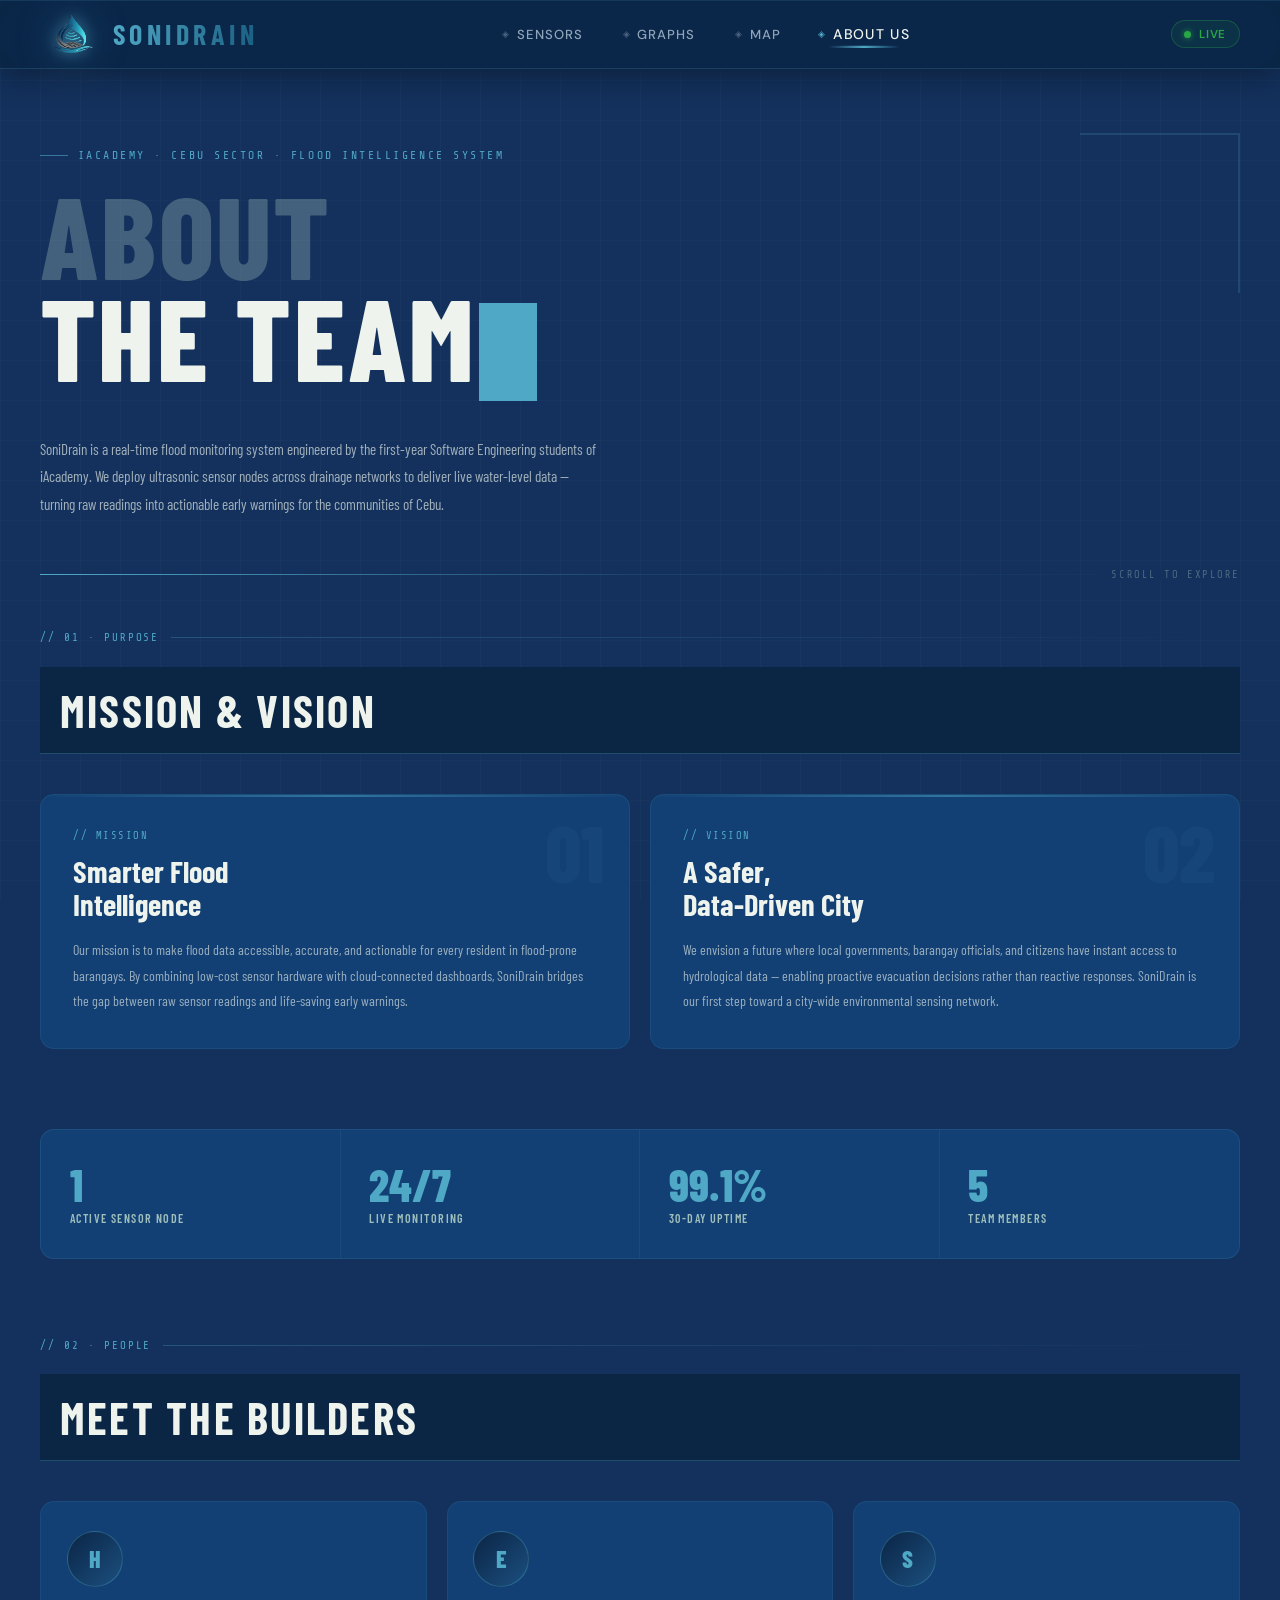
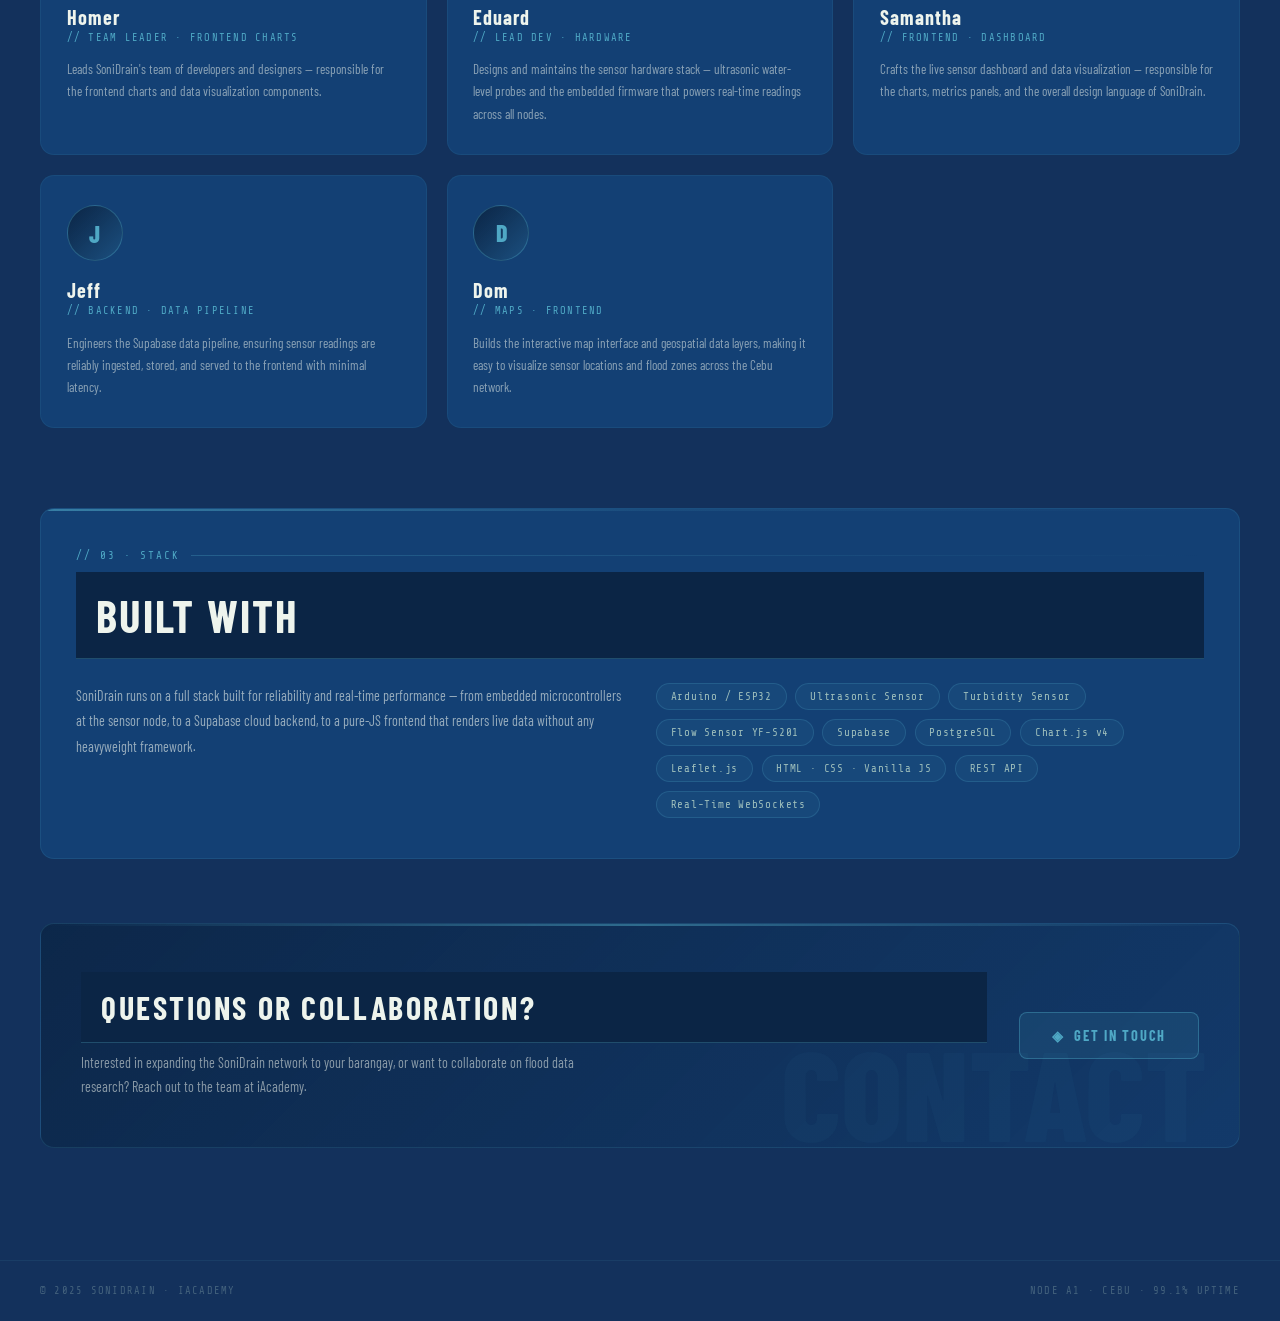
==== commit 75830407: "Update Aboutus.html" ====
--- a/Aboutus.html
+++ b/Aboutus.html
@@ -111,8 +111,8 @@
       <div class="about-team-card" style="animation-delay:0.45s">
         <div class="team-av">H</div>
         <div class="team-nm">Homer</div>
-        <div class="team-rl">// Team Leader · Frontend</div>
-        <p class="team-bi">Leads SoniDrain's team of developers and designers — </p>
+        <div class="team-rl">// Team Leader · Frontend Charts</div>
+        <p class="team-bi">Leads SoniDrain's team of developers and designers — responsible for the frontend charts and data visualization components.</p>
       </div>
 
       <div class="about-team-card" style="animation-delay:0.52s">
@@ -156,8 +156,8 @@
       </p>
       <div class="tech-pills">
         <span class="tech-pill">Arduino / ESP32</span>
-        <span class="tech-pill">Ultrasonic HC-SR04</span>
-        <span class="tech-pill">PM2.5 Sensor</span>
+        <span class="tech-pill">Ultrasonic Sensor</span>
+        <span class="tech-pill">Turbidity Sensor</span>
         <span class="tech-pill">Flow Sensor YF-S201</span>
         <span class="tech-pill">Supabase</span>
         <span class="tech-pill">PostgreSQL</span>
